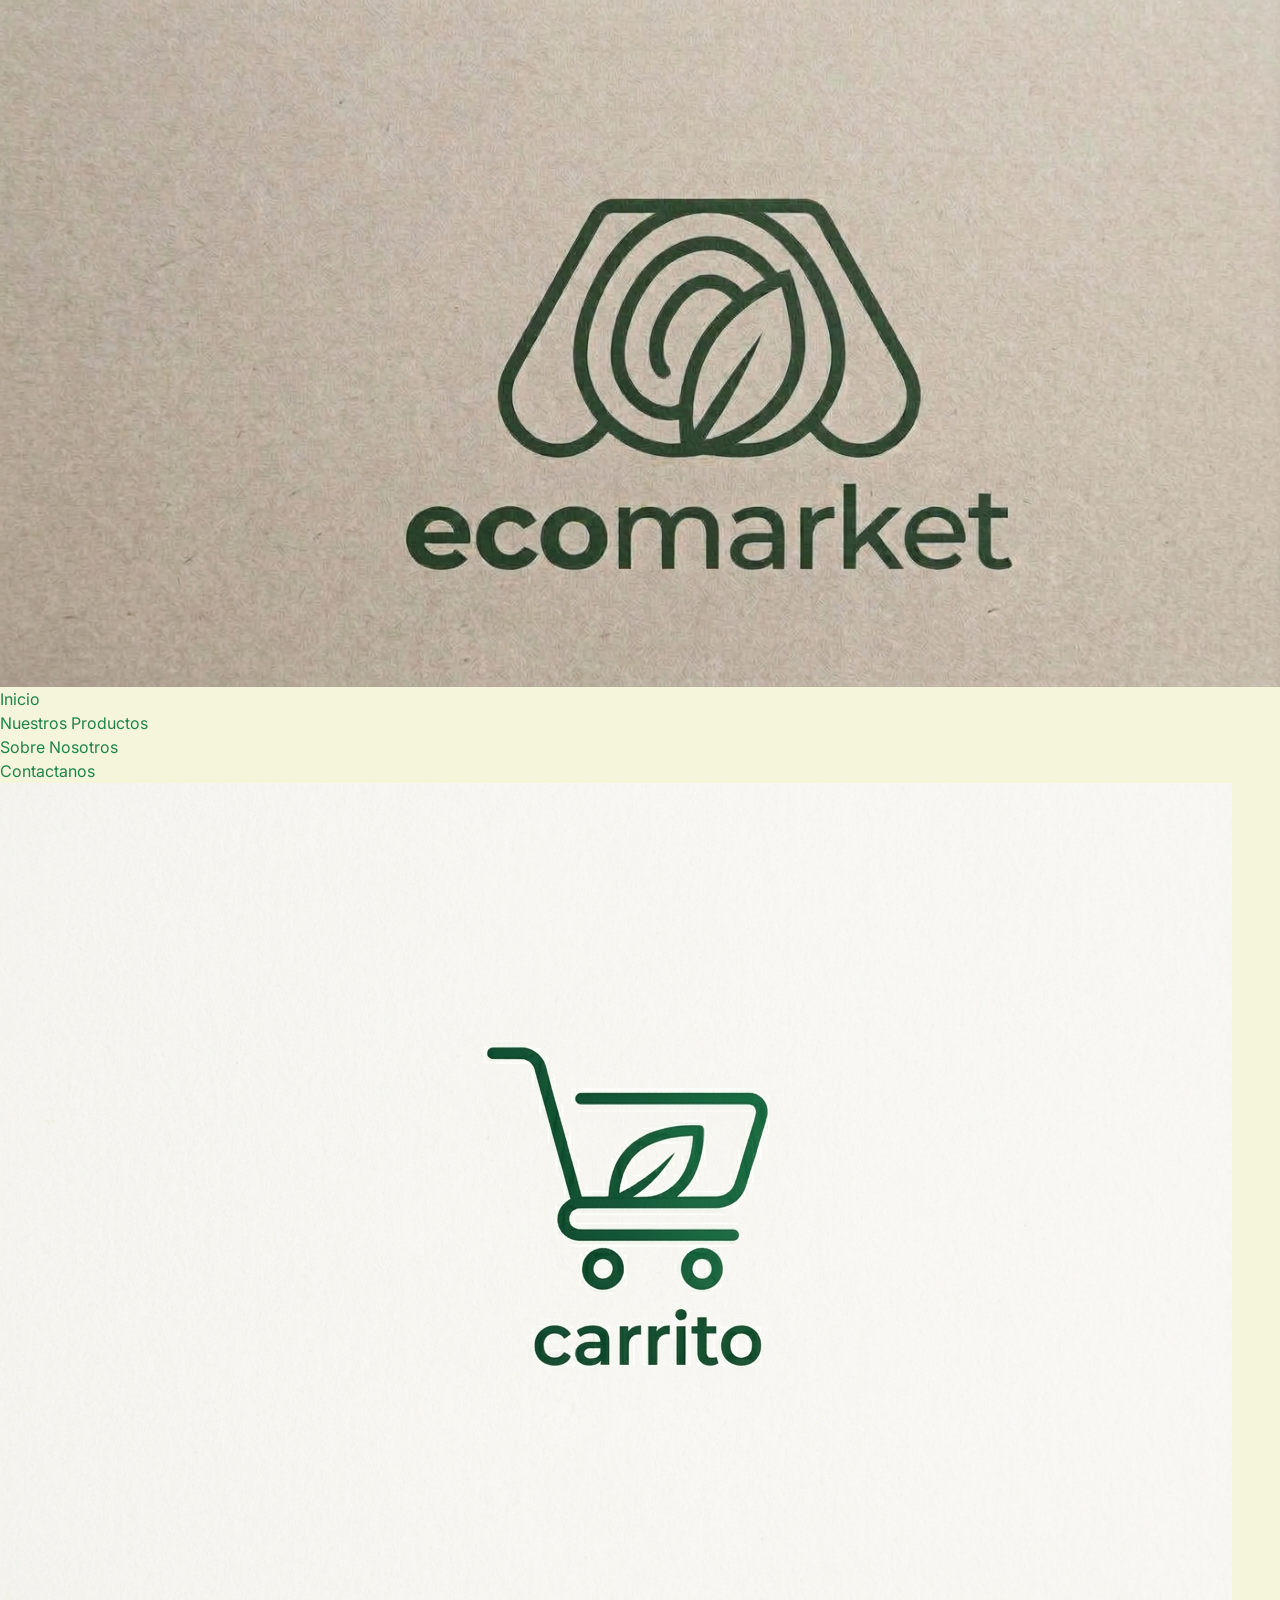
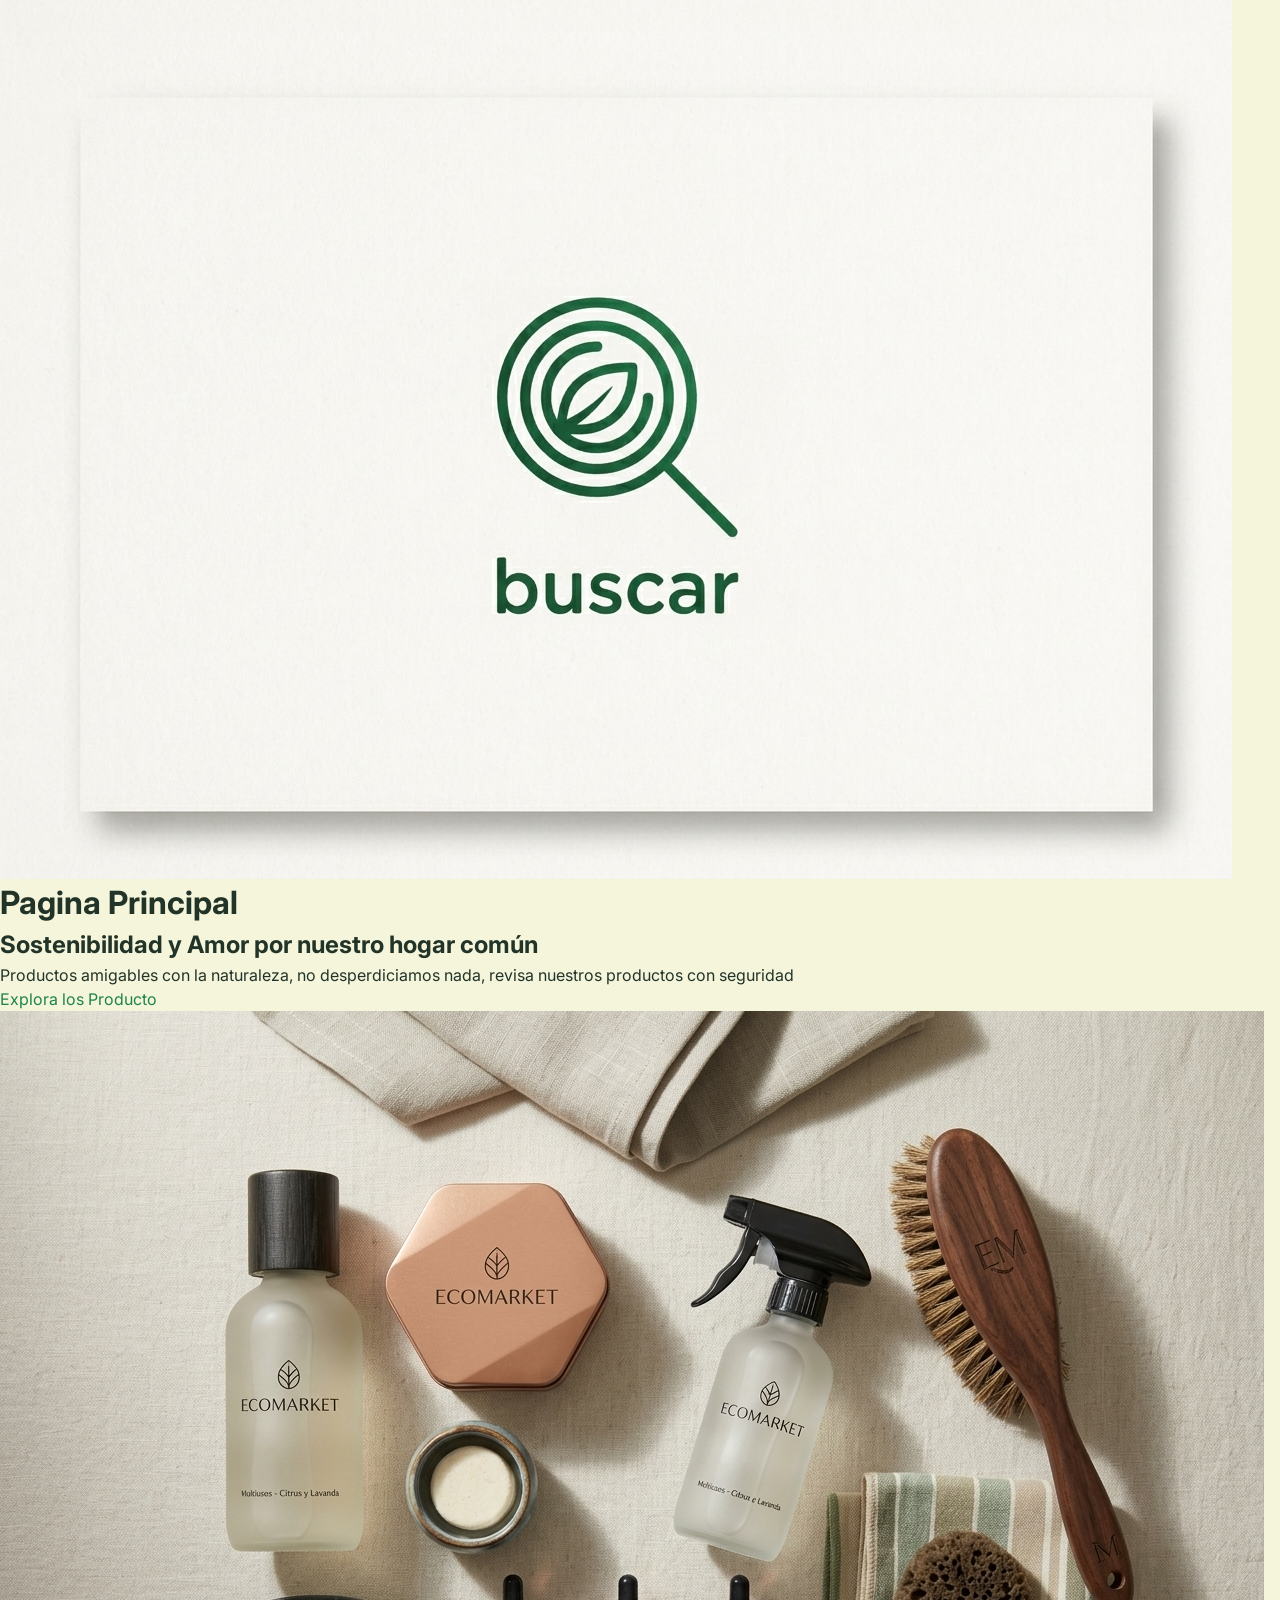
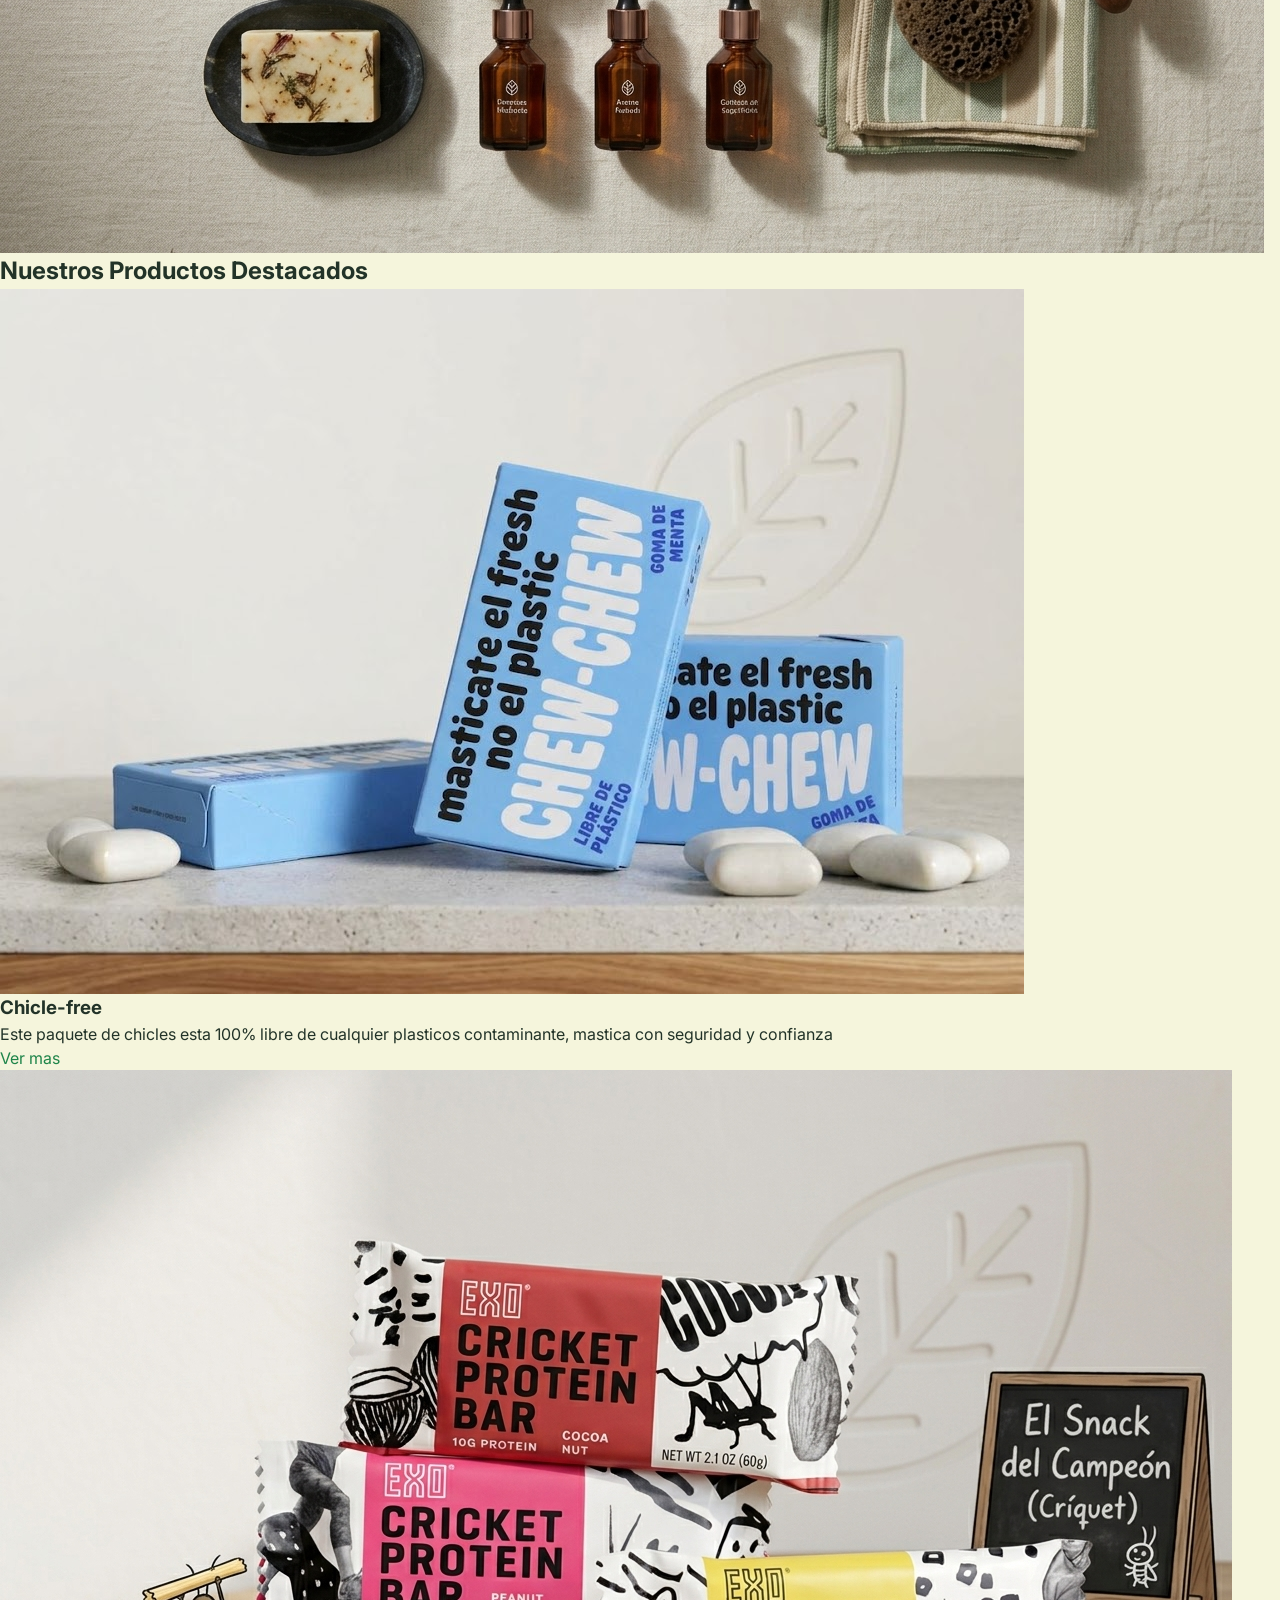
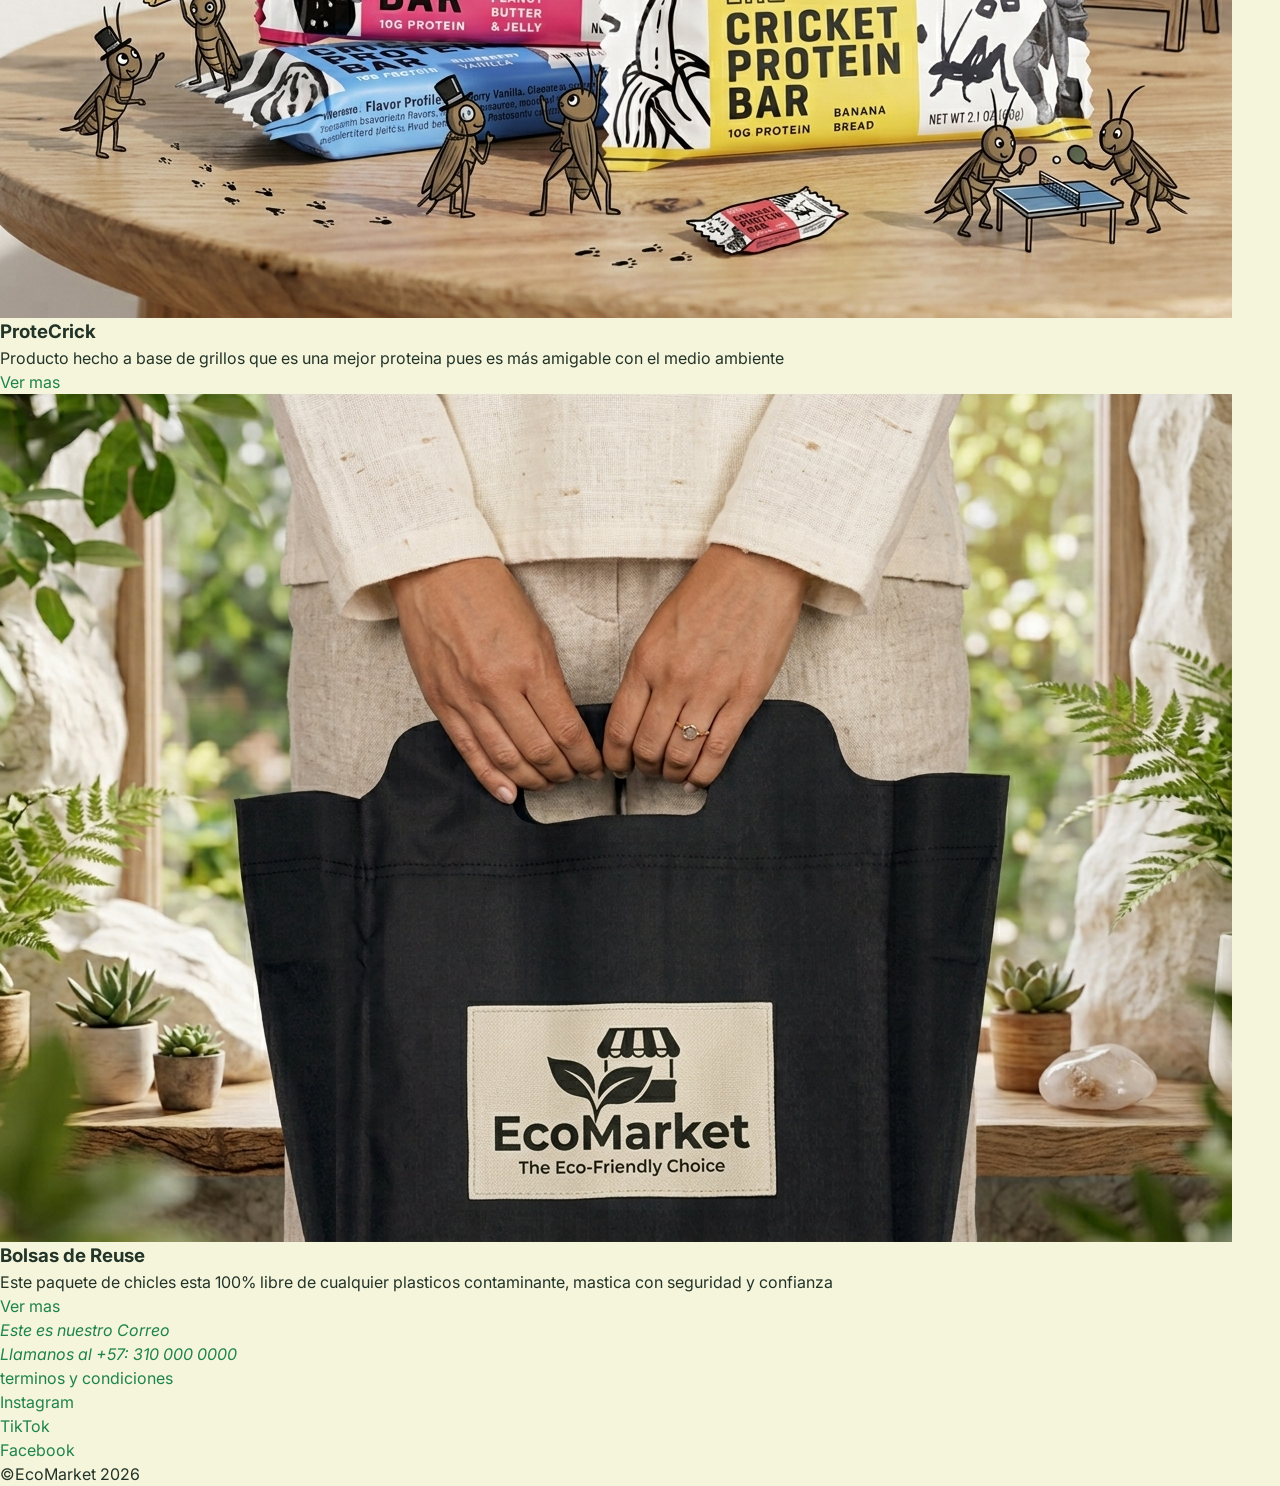
==== index.html @ cdc24a4e "Merge pull request #3 from johynerM/feature/base-estilos Feature/base estilos" ====
<!DOCTYPE html>
<html lang="es">
<head>
    <meta charset="UTF-8">
    <meta name="viewport" content="width=device-width, initial-scale=1.0">
    <link rel="stylesheet" href="css/main.css">
    <link rel="stylesheet" href="css/layout.css">
    <link rel="stylesheet" href="css/components.css">
    <link rel="stylesheet" href="css/animations.css">
    <title> EcoMarket </title>
</head>
<body>
    <header class="encabezado">
        <a class="encabezado__enlace-logo" href="index.html">
            <img class="encabezado__logo" src="img/logos/logo.jfif" alt="logo">
        </a>
        <nav class="menu">
            <ul class="menu__lista">
                <li><a class="menu__enlace menu__enlace--activo" href="index.html"> Inicio </a></li>
                <li><a class="menu__enlace" href="views/productos.html"> Nuestros Productos </a> </li>
                <li><a class="menu__enlace" href="views/sobre-nosotros.html"> Sobre Nosotros </a> </li>
                <li><a class="menu__enlace" href="views/contacto.html"> Contactanos </a> </li>
            </ul>
        </nav>
        <a class="encabezado__carrito" href="PONER LA PAGINA DEL CARRITO">
            <img class="encabezado__carrito-logo" src="img/logos/carrito_logo.jpeg" alt="logo carrito" >
        </a>
        <a class="encabezado__buscar" href="PONER LA PAGINA DEL BUSCAR">
            <img class="encabezado__buscar-logo" src="img/logos/buscar_logo.jpeg" alt="logo buscar">
        </a>
    </header>
    <main class="principal">
        <h1 class="principal_titulo"> Pagina Principal </h1>
        <section class="tarjeta__principal">
            <div class="tarjeta-grid">
                <h2 class="tarjeta-grid__titulo"> Sostenibilidad y Amor por nuestro hogar común</h2>
                <p class="tarjeta-grid__texto"> Productos amigables con la naturaleza, no desperdiciamos nada, revisa nuestros productos con seguridad  </p>
                <a class="tarjeta-grid__boton" href="views/productos.html"> Explora los Producto </a>
                <img class="tarjeta-grid__imagen" src="img/productos/productos-principal.jpeg" alt="imagen prioncipal de productos">
            </div>
            <section class="destacados">
                <h2 class="destacados__titulo"> Nuestros Productos Destacados </h2>
                <div class="destacados__lista">
                    <article class="producto">
                        <img class="producto__imagen" alt="imagen de producto destacado" src="img/productos/chicle.jpeg">
                        <h3 class="producto__titulo"> Chicle-free </h3>
                        <p class="producto__descripcion"> Este paquete de chicles esta 100% libre de cualquier plasticos contaminante, mastica con seguridad y confianza </p>
                        <a class="producto__boton" href="views/productos.html" aria-label="Ver mas sobre chicle-free"> Ver mas </a>
                    </article>
                    <article class="producto">
                        <img class="producto__imagen" alt="imagen de producto destacado" src="img/productos/proteina-grillos.jpeg">
                        <h3 class="producto__titulo"> ProteCrick </h3>
                        <p class="producto__descripcion"> Producto hecho a base de grillos que es una mejor proteina pues es más amigable con el medio ambiente </p>
                        <a class="producto__boton" href="views/productos.html" aria-label="Ver mas sobre ProteCrick"> Ver mas </a>

                    </article>
                    <article class="producto">
                        <img class="producto__imagen" alt="imagen de producto destacado" src="img/productos/bolsa.jpeg">
                        <h3 class="producto__titulo"> Bolsas de Reuse  </h3>
                        <p class="producto__descripcion"> Este paquete de chicles esta 100% libre de cualquier plasticos contaminante, mastica con seguridad y confianza </p>
                        <a class="producto__boton" href="views/productos.html" aria-label="Ver mas sobre Bolsas Reuse"> Ver mas </a>
                    </article>
                </div>
            </section>
    </main>
    <footer class="pie">
        <address> <p><a href="mailto:ecomarket@market.com">Este es nuestro Correo </a> </p>
        <p><a href="tel:+573100000000"> Llamanos al +57: 310 000 0000</a></p>
        </address>
        <nav class="legal">
            <a class="legal__terminos" href="#"> terminos y condiciones  </a> 
        </nav>
        <nav class="redes">
            <ul class="redes_lista">
                <li class="redes__instagram"><a  href="#" target="_blank" rel="noopener noreferrer"> Instagram </a> </li>
                <li class="redes__tiktok"><a  href="#" target="_blank" rel="noopener noreferrer"> TikTok </a> </li>
                <li class="redes__facebook"><a href="#" target="_blank" rel="noopener noreferrer"> Facebook </a> </li>
            </ul>
        </nav>
        <p class="pie__derechos"> ©EcoMarket 2026</p>

    </footer>
</body>
</html>
---- css/main.css ----
@import url('https://fonts.googleapis.com/css2?family=Montserrat:wght@400;700&display=swap');
@import url('https://fonts.googleapis.com/css2?family=Inter:ital,opsz,wght@0,14..32,100..900;1,14..32,100..900&family=Montserrat+Alternates:ital,wght@0,100;0,200;0,300;0,400;0,500;0,600;0,700;0,800;0,900;1,100;1,200;1,300;1,400;1,500;1,600;1,700;1,800;1,900&display=swap');
@import url('https://fonts.googleapis.com/css2?family=Inter:ital,opsz,wght@0,14..32,100..900;1,14..32,100..900&family=Montserrat+Alternates:ital,wght@0,100;0,200;0,300;0,400;0,500;0,600;0,700;0,800;0,900;1,100;1,200;1,300;1,400;1,500;1,600;1,700;1,800;1,900&family=Outfit:wght@100..900&display=swap');

:root{
    /* Colores */
    --color-fondo:#f5f5dc;
    --color-titulos:#223328;
    --color-subtitulos:#4d5a4d;
    --color-resalto-verde:#2ecc71;
    --color-error:#b3261e;
    --boton-oscuro:#1e8449;
    --color-verde-mid:#27ae60;
    /* fuentes */
    --fuente-titulos: "Montserrat",sans-serif;
    --fuente-texto:"Inter", sans-serif;
    --fuente-alternativa:"Outfit", sans-serif;

}
*,
*::before,
*::after{
    margin: 0;
    padding: 0;
    box-sizing: border-box;
}
img{
    max-width: 100%;
    height: auto;
    display: flex;
}
ul{
    list-style:none;
}
a{
    color: var(--boton-oscuro);
    text-decoration: none;
}
button,
input,
textarea{
    font:inherit;
}
body{
    background-color: var(--color-fondo) ;
    color: var(--color-titulos);
    font-family: var(--fuente-texto);
    line-height: 1.5;
}
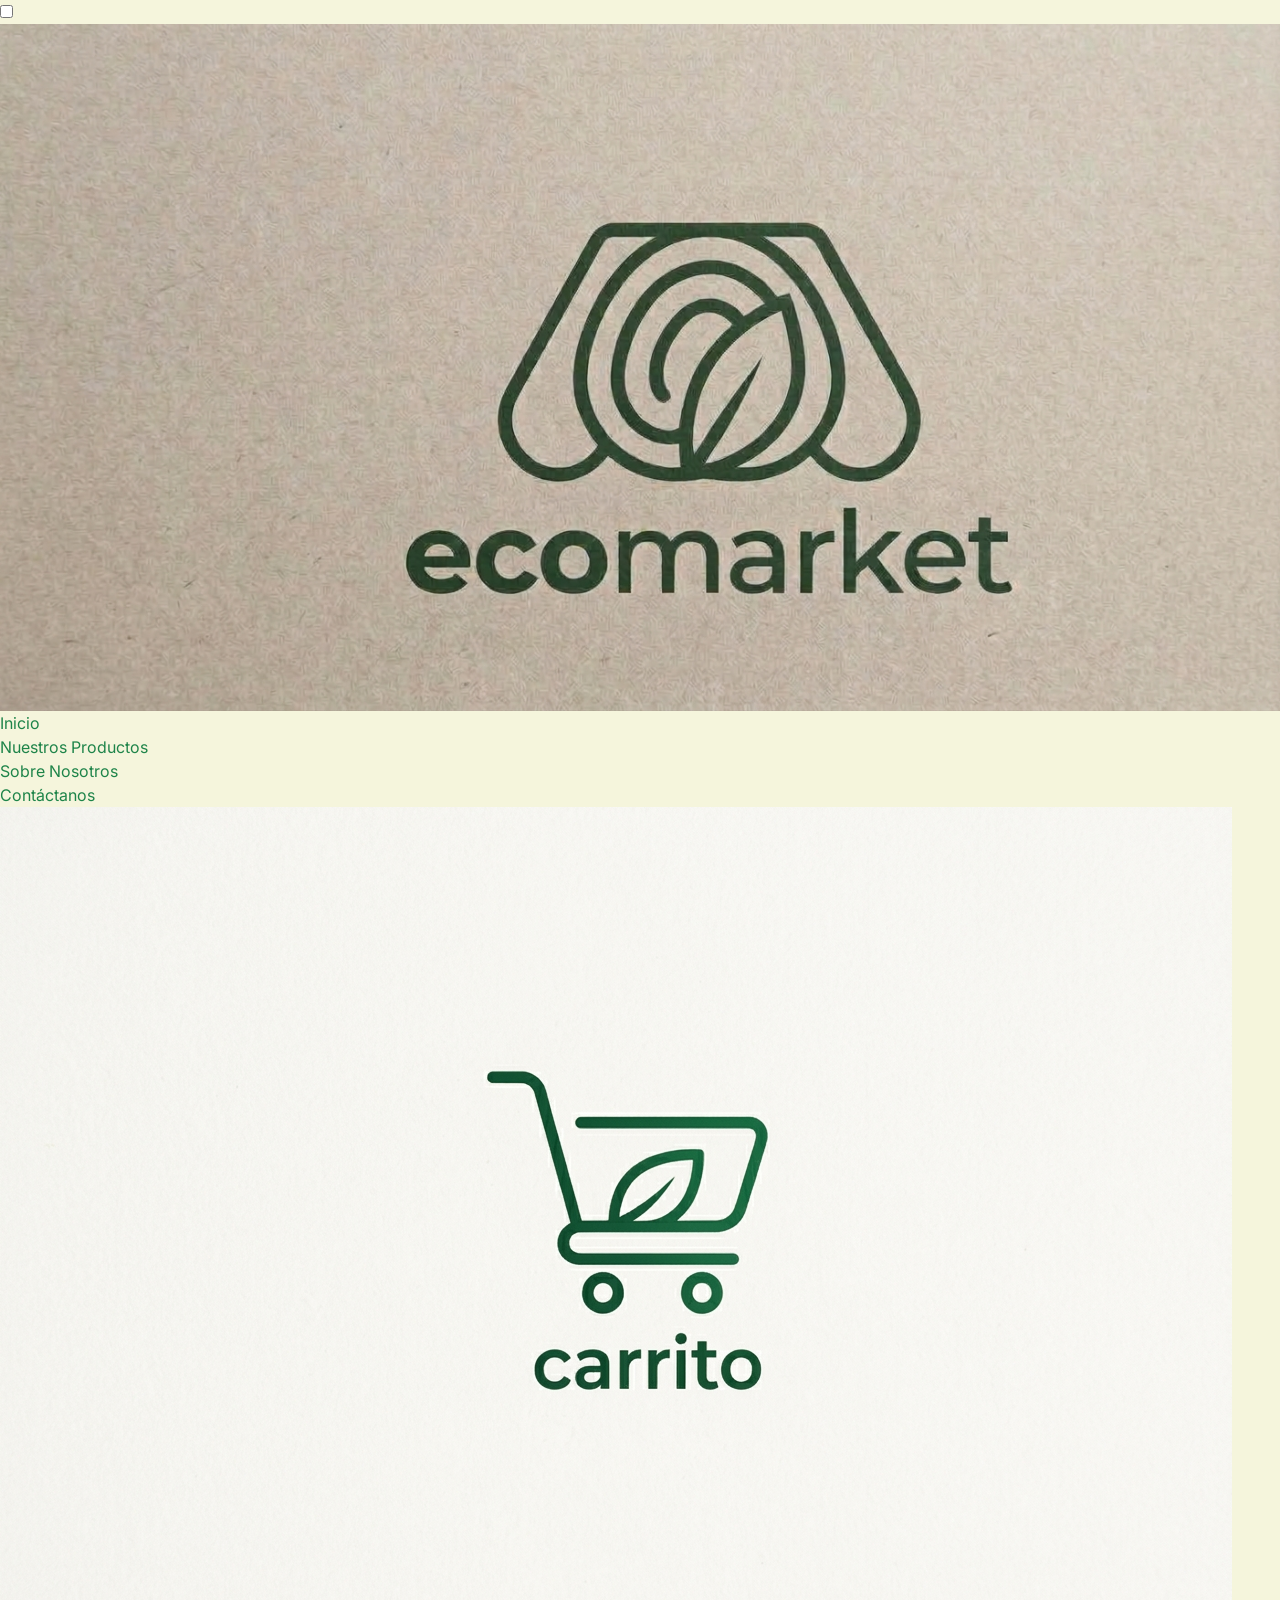
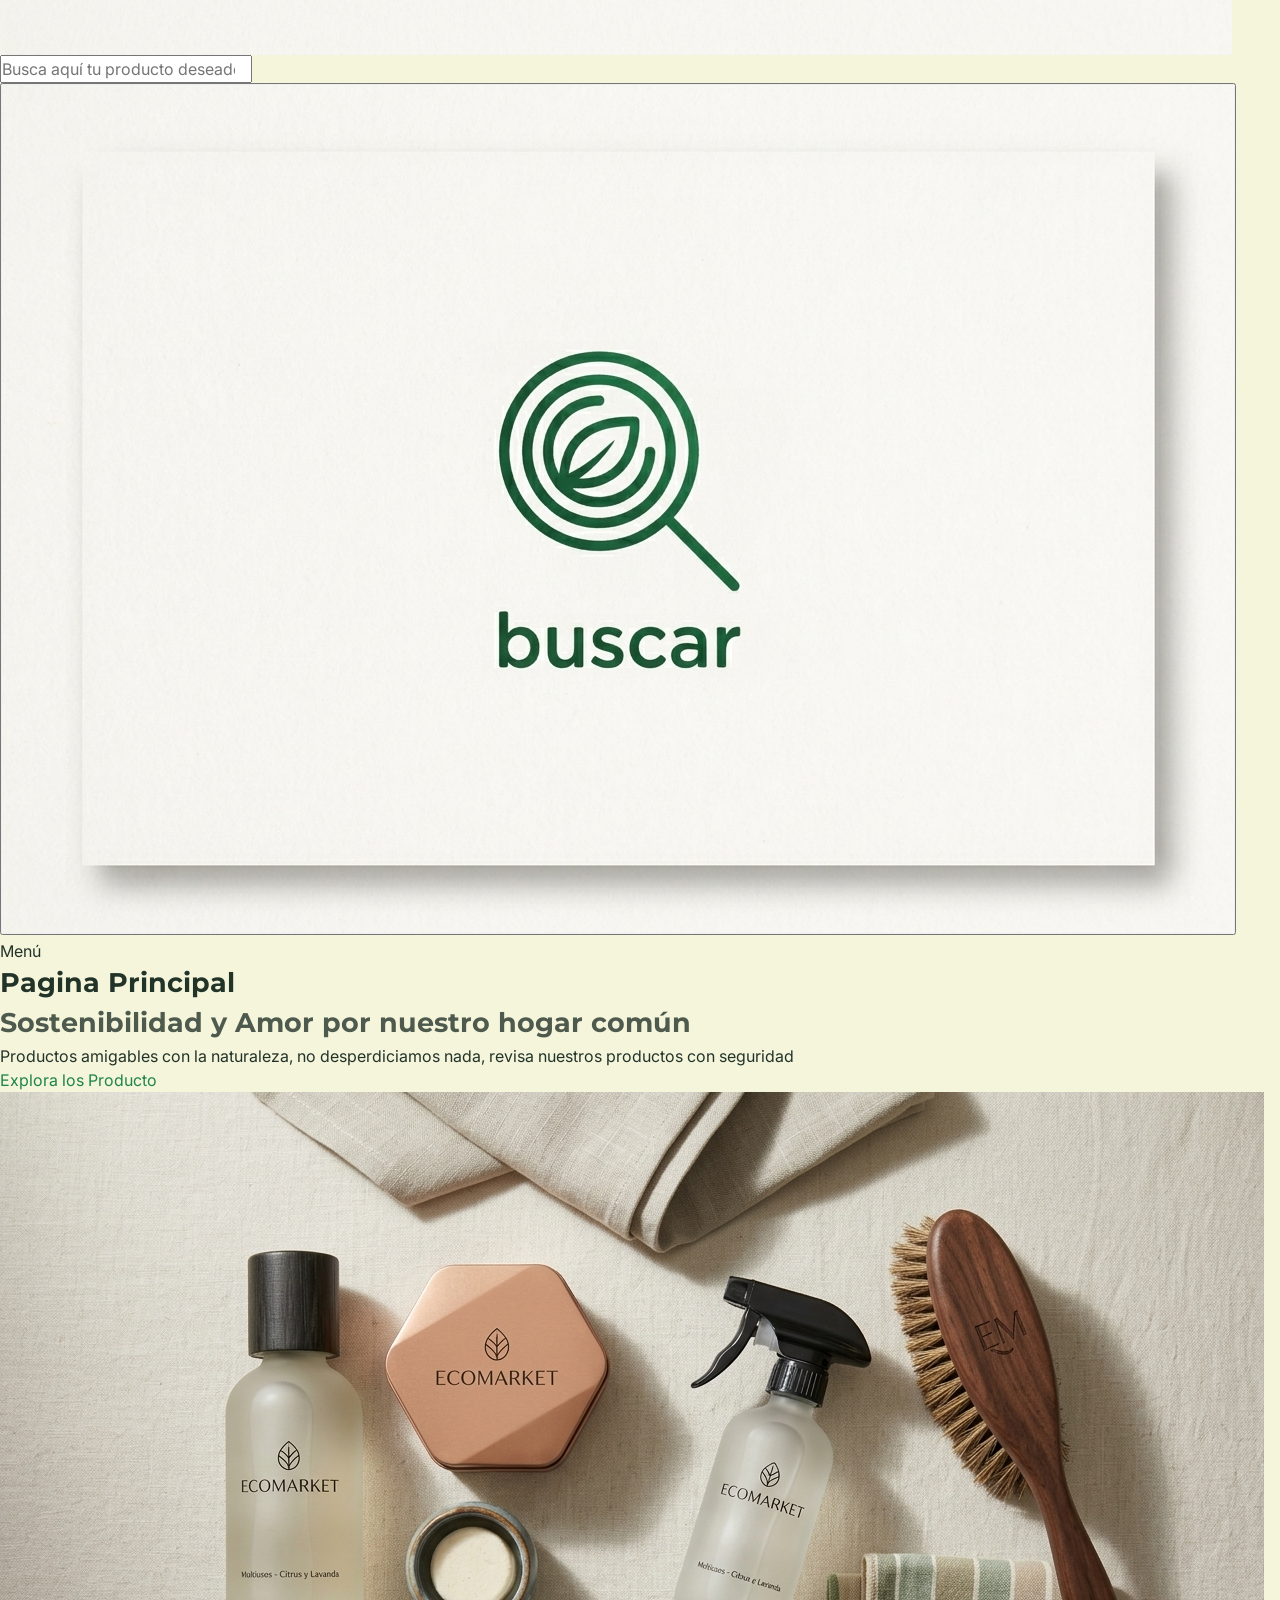
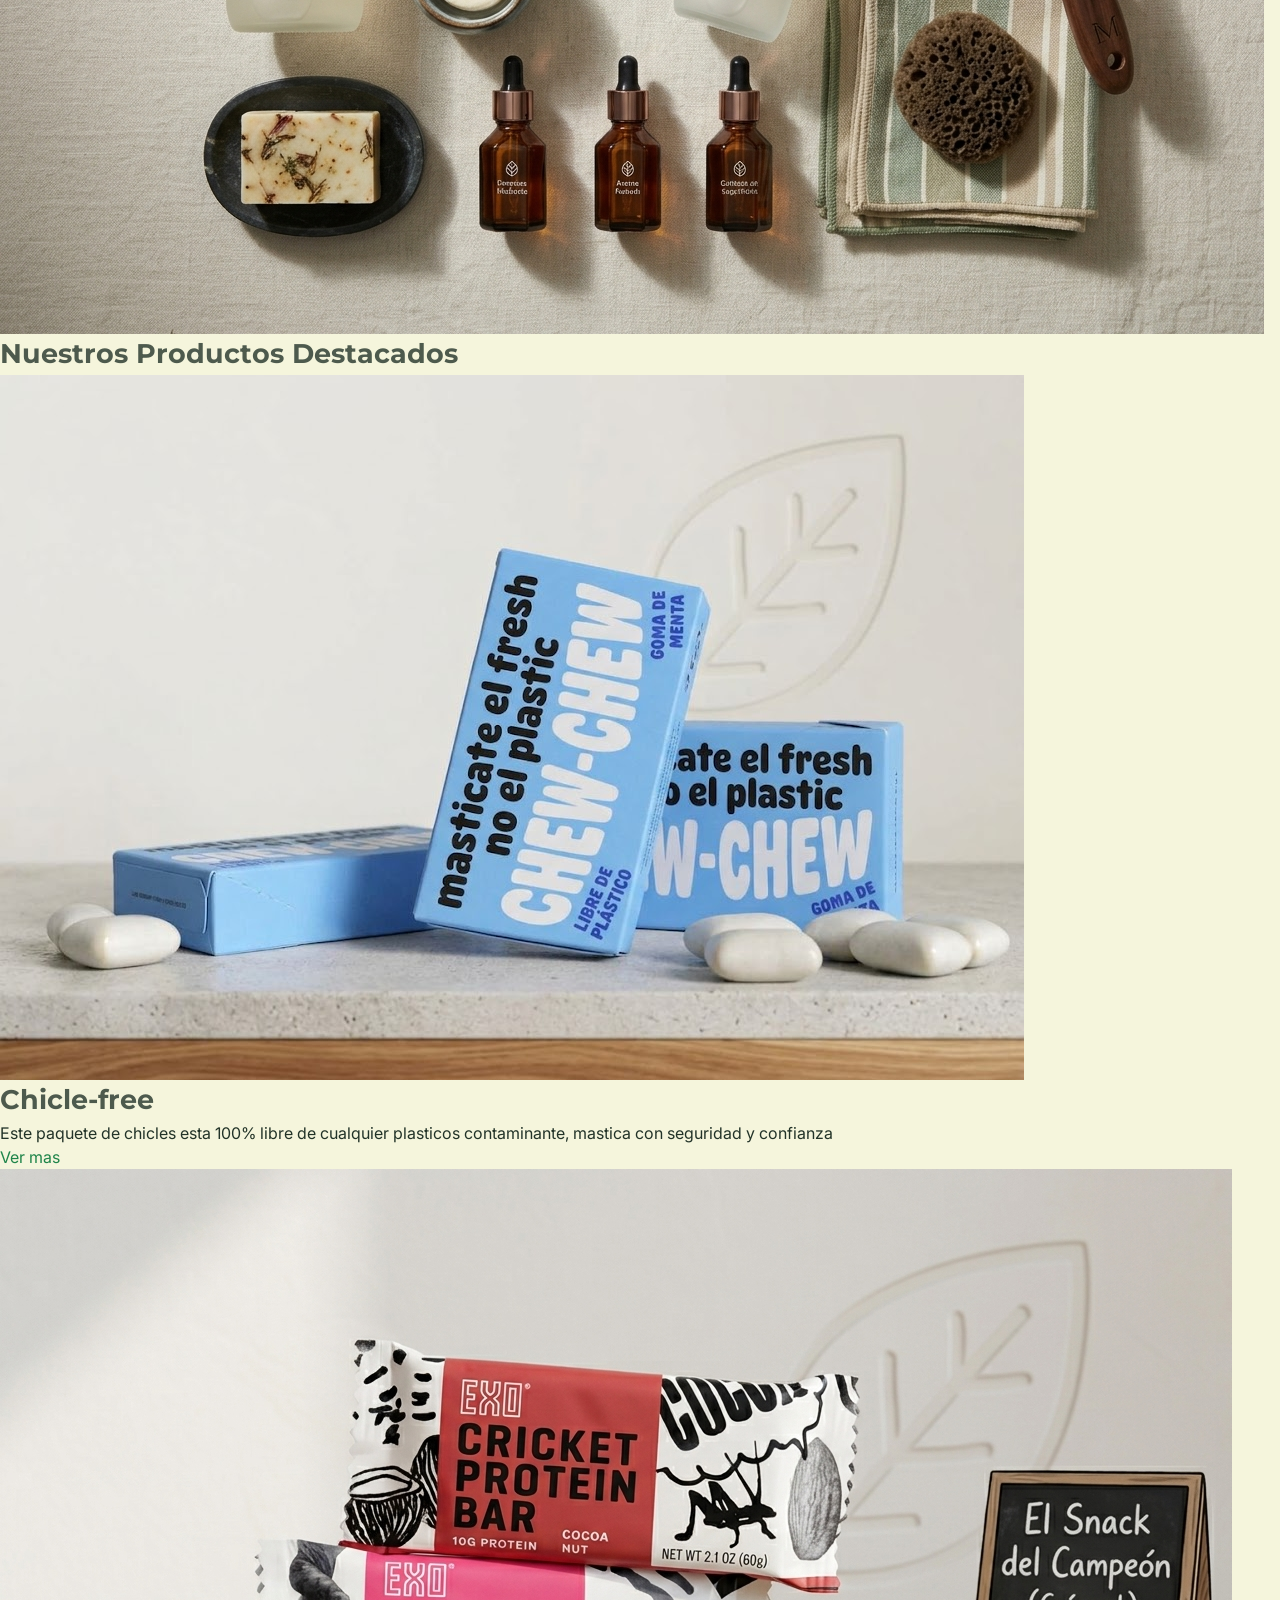
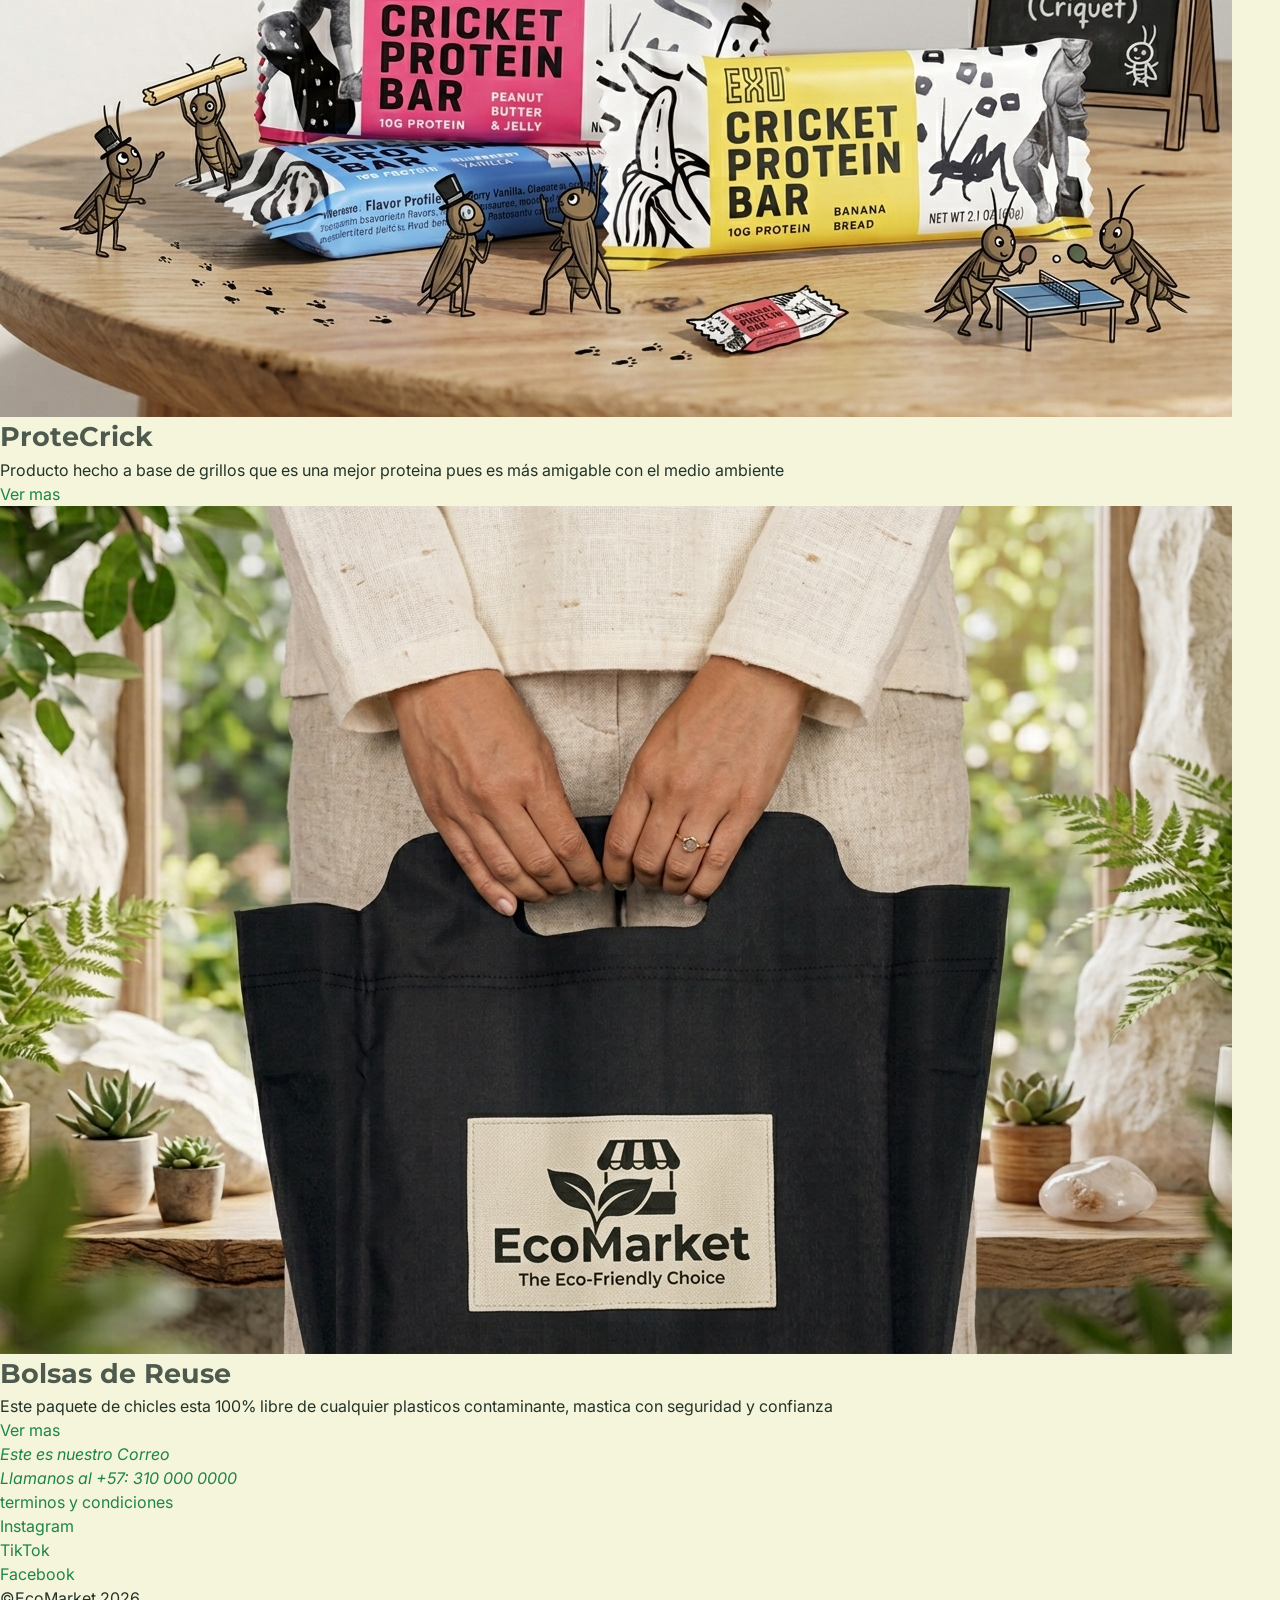
==== commit 75501c22: "feat: :pencil2: Correccion de tipografias Se corrigieron errrores tipograficos en el codigo" ====
--- a/index.html
+++ b/index.html
@@ -11,23 +11,31 @@
 </head>
 <body>
     <header class="encabezado">
+        <input class="encabezado__abierto" type="checkbox" id="abre-cierra">
         <a class="encabezado__enlace-logo" href="index.html">
-            <img class="encabezado__logo" src="img/logos/logo.jfif" alt="logo">
+            <img class="encabezado__logo" src="img/logos/logo.jfif" alt="EcoMarket, ir al inicio">
         </a>
-        <nav class="menu">
+        <nav class="menu" aria-label="Menú principal">
             <ul class="menu__lista">
-                <li><a class="menu__enlace menu__enlace--activo" href="index.html"> Inicio </a></li>
-                <li><a class="menu__enlace" href="views/productos.html"> Nuestros Productos </a> </li>
-                <li><a class="menu__enlace" href="views/sobre-nosotros.html"> Sobre Nosotros </a> </li>
-                <li><a class="menu__enlace" href="views/contacto.html"> Contactanos </a> </li>
+                <li><a class="menu__enlace menu__enlace--activo" href="index.html">Inicio</a></li>
+                <li><a class="menu__enlace" href="views/productos.html">Nuestros Productos</a></li>
+                <li><a class="menu__enlace" href="views/sobre-nosotros.html">Sobre Nosotros</a></li>
+                <li><a class="menu__enlace" href="views/contacto.html">Contáctanos</a></li>
             </ul>
         </nav>
-        <a class="encabezado__carrito" href="PONER LA PAGINA DEL CARRITO">
-            <img class="encabezado__carrito-logo" src="img/logos/carrito_logo.jpeg" alt="logo carrito" >
-        </a>
-        <a class="encabezado__buscar" href="PONER LA PAGINA DEL BUSCAR">
-            <img class="encabezado__buscar-logo" src="img/logos/buscar_logo.jpeg" alt="logo buscar">
-        </a>
+        <div class="encabezado__accesos">
+            <a class="encabezado__carrito" href="views/carrito.html">
+                <img class="encabezado__carrito-logo" src="img/logos/carrito_logo.jpeg" alt="Ir al carrito de compras">
+            </a>
+            <div class="encabezado__buscar" role="search">
+                <input class="buscar__texto" type="search" placeholder="Busca aquí tu producto deseado" aria-label="Buscar productos">
+                <button class="buscar__boton" type="button">
+                    <img src="img/logos/buscar_logo.jpeg" alt="Buscar">
+                </button>
+            </div>
+            <label class="boton__menu" for="abre-cierra">Menú</label>
+        </div>
+    </header>
     </header>
     <main class="principal">
         <h1 class="principal_titulo"> Pagina Principal </h1>
@@ -72,9 +80,9 @@
         </nav>
         <nav class="redes">
             <ul class="redes_lista">
-                <li class="redes__instagram"><a  href="#" target="_blank" rel="noopener noreferrer"> Instagram </a> </li>
-                <li class="redes__tiktok"><a  href="#" target="_blank" rel="noopener noreferrer"> TikTok </a> </li>
-                <li class="redes__facebook"><a href="#" target="_blank" rel="noopener noreferrer"> Facebook </a> </li>
+                <li class="redes__instagram"><a  href="https://www.instagram.com/?hl=es" target="_blank" rel="noopener noreferrer"> Instagram </a> </li>
+                <li class="redes__tiktok"><a  href="https://www.tiktok.com/es/" target="_blank" rel="noopener noreferrer"> TikTok </a> </li>
+                <li class="redes__facebook"><a href="https://www.facebook.com/login/?next=https%3A%2F%2Fwww.facebook.com%2F%3Flocale%3Des_LA" target="_blank" rel="noopener noreferrer"> Facebook </a> </li>
             </ul>
         </nav>
         <p class="pie__derechos"> ©EcoMarket 2026</p>
--- a/css/main.css
+++ b/css/main.css
@@ -27,7 +27,7 @@
 img{
     max-width: 100%;
     height: auto;
-    display: flex;
+    display:block;
 }
 ul{
     list-style:none;
@@ -47,3 +47,13 @@
     font-family: var(--fuente-texto);
     line-height: 1.5;
 }
+h1{
+    font-family: var(--fuente-titulos);
+    color: var(--color-titulos);
+    font-size: clamp(1.2rem,1.7rem,2rem);
+}
+h2, h3{
+    font-family: var(--fuente-titulos);
+    color: var(--color-subtitulos);
+    font-size: clamp(1.2rem,1.7rem,2rem);
+}
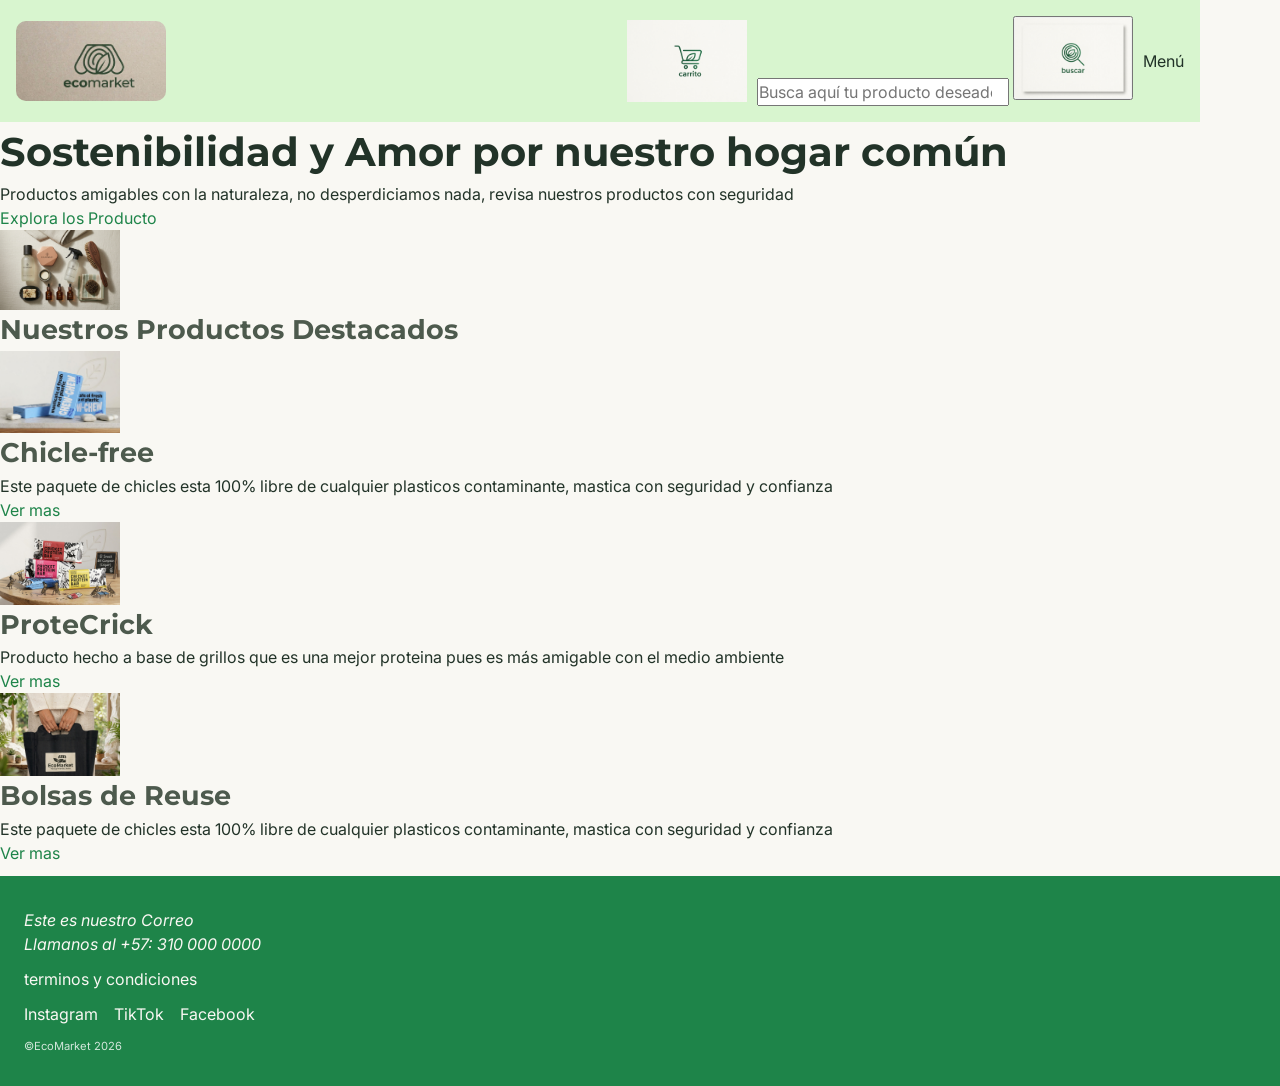
==== commit 65fcdc13: "feat: :lipstick: Estilo base se agregaron detalles de estilos para la base header y footer" ====
--- a/index.html
+++ b/index.html
@@ -36,12 +36,10 @@
             <label class="boton__menu" for="abre-cierra">Menú</label>
         </div>
     </header>
-    </header>
     <main class="principal">
-        <h1 class="principal_titulo"> Pagina Principal </h1>
         <section class="tarjeta__principal">
             <div class="tarjeta-grid">
-                <h2 class="tarjeta-grid__titulo"> Sostenibilidad y Amor por nuestro hogar común</h2>
+                <h1 class="tarjeta-grid__titulo"> Sostenibilidad y Amor por nuestro hogar común</h1>
                 <p class="tarjeta-grid__texto"> Productos amigables con la naturaleza, no desperdiciamos nada, revisa nuestros productos con seguridad  </p>
                 <a class="tarjeta-grid__boton" href="views/productos.html"> Explora los Producto </a>
                 <img class="tarjeta-grid__imagen" src="img/productos/productos-principal.jpeg" alt="imagen prioncipal de productos">
@@ -51,25 +49,26 @@
                 <div class="destacados__lista">
                     <article class="producto">
                         <img class="producto__imagen" alt="imagen de producto destacado" src="img/productos/chicle.jpeg">
-                        <h3 class="producto__titulo"> Chicle-free </h3>
+                        <h2 class="producto__titulo"> Chicle-free </h2>
                         <p class="producto__descripcion"> Este paquete de chicles esta 100% libre de cualquier plasticos contaminante, mastica con seguridad y confianza </p>
                         <a class="producto__boton" href="views/productos.html" aria-label="Ver mas sobre chicle-free"> Ver mas </a>
                     </article>
                     <article class="producto">
                         <img class="producto__imagen" alt="imagen de producto destacado" src="img/productos/proteina-grillos.jpeg">
-                        <h3 class="producto__titulo"> ProteCrick </h3>
+                        <h2 class="producto__titulo"> ProteCrick </h2>
                         <p class="producto__descripcion"> Producto hecho a base de grillos que es una mejor proteina pues es más amigable con el medio ambiente </p>
                         <a class="producto__boton" href="views/productos.html" aria-label="Ver mas sobre ProteCrick"> Ver mas </a>
 
                     </article>
                     <article class="producto">
                         <img class="producto__imagen" alt="imagen de producto destacado" src="img/productos/bolsa.jpeg">
-                        <h3 class="producto__titulo"> Bolsas de Reuse  </h3>
+                        <h2 class="producto__titulo"> Bolsas de Reuse  </h2>
                         <p class="producto__descripcion"> Este paquete de chicles esta 100% libre de cualquier plasticos contaminante, mastica con seguridad y confianza </p>
                         <a class="producto__boton" href="views/productos.html" aria-label="Ver mas sobre Bolsas Reuse"> Ver mas </a>
                     </article>
                 </div>
             </section>
+        </section>
     </main>
     <footer class="pie">
         <address> <p><a href="mailto:ecomarket@market.com">Este es nuestro Correo </a> </p>
@@ -79,7 +78,7 @@
             <a class="legal__terminos" href="#"> terminos y condiciones  </a> 
         </nav>
         <nav class="redes">
-            <ul class="redes_lista">
+            <ul class="redes__lista">
                 <li class="redes__instagram"><a  href="https://www.instagram.com/?hl=es" target="_blank" rel="noopener noreferrer"> Instagram </a> </li>
                 <li class="redes__tiktok"><a  href="https://www.tiktok.com/es/" target="_blank" rel="noopener noreferrer"> TikTok </a> </li>
                 <li class="redes__facebook"><a href="https://www.facebook.com/login/?next=https%3A%2F%2Fwww.facebook.com%2F%3Flocale%3Des_LA" target="_blank" rel="noopener noreferrer"> Facebook </a> </li>
--- a/css/main.css
+++ b/css/main.css
@@ -4,18 +4,21 @@
 
 :root{
     /* Colores */
-    --color-fondo:#f5f5dc;
+    --color-fondo:#F9F8F3;
     --color-titulos:#223328;
     --color-subtitulos:#4d5a4d;
     --color-resalto-verde:#2ecc71;
     --color-error:#b3261e;
     --boton-oscuro:#1e8449;
     --color-verde-mid:#27ae60;
+    --fondo-encabezado:#d8f5cf;
+    --sombras-tarjetas: 0 2px 8px rgba(21, 19, 19, 0.2);
+
     /* fuentes */
     --fuente-titulos: "Montserrat",sans-serif;
     --fuente-texto:"Inter", sans-serif;
     --fuente-alternativa:"Outfit", sans-serif;
-
+    --radio-bordes:15px;
 }
 *,
 *::before,
@@ -50,10 +53,10 @@
 h1{
     font-family: var(--fuente-titulos);
     color: var(--color-titulos);
-    font-size: clamp(1.2rem,1.7rem,2rem);
+    font-size: clamp(1.6rem, 1rem + 2.5vw, 2.5rem);
 }
 h2, h3{
     font-family: var(--fuente-titulos);
     color: var(--color-subtitulos);
-    font-size: clamp(1.2rem,1.7rem,2rem);
+    font-size: clamp(1.2rem, 1rem + 1vw, 1.7rem);
 }
--- a/css/layout.css
+++ b/css/layout.css
@@ -0,0 +1,93 @@
+/* Estilizado del encabezado */
+.encabezado{
+    display: flex;
+    flex-wrap: wrap;
+    justify-content: space-between;
+    align-items: center;
+    position: relative;
+    padding: 1rem;
+    background-color: var(--fondo-encabezado);
+    gap: 0.7rem;
+    width: 100%;
+    max-width: 1200px;
+}
+.encabezado__enlace-logo{
+    display: block;
+}
+.encabezado__abierto{
+    opacity: 0;
+    position: absolute;
+    pointer-events: none ;
+}
+.encabezado__logo{
+    width: 150px;
+    height: auto;
+    border-radius: 10px;
+}
+.encabezado__accesos{
+    display:flex;
+    align-items: center;
+    gap: 10px;
+}
+
+/* El menu del encabezado para pasar entre paginas se puede abrir y cerrar */
+
+.encabezado__abierto:checked ~ .menu{
+    display: block;
+}
+.menu{
+    order: 3;
+    width: 100%;
+    display: none;
+}
+.menu__lista{
+    display: grid;
+    gap: 0.7rem;
+}
+.menu__enlace{
+    display: block;
+    padding: 1rem 1.5rem;
+    color: var(--color-titulos);
+    font-weight: bold;
+    border-radius: 15px;
+    background-color: #92e2b3;
+}
+.boton__menu:hover{
+    color: #D4A373;
+}
+.menu__enlace--activo{
+    background-color: var(--boton-oscuro);
+    color: #fff;
+}
+/* Boton de busqueda y carrito */
+.buscar__boton, 
+.encabezado__carrito-logo, img{
+    width: 120px;
+}
+
+.pie{
+    display: grid;
+    gap: 0.7rem;
+    margin-top: 0.7rem;
+    background-color: var(--boton-oscuro);
+    color: white;
+    padding: 2rem 1.5rem;
+}
+.pie a{
+    color: var(--color-fondo);
+}
+.pie a:hover{
+    color: var(--color-resalto-verde);
+}
+.pie address{
+    font-size: normal;
+}
+.pie__derechos{
+    font-size: 0.7rem;
+    opacity: 0.8;
+}
+.redes__lista{
+    display: flex;
+    flex-wrap: wrap;
+    gap: 0.5rem 1rem;
+}
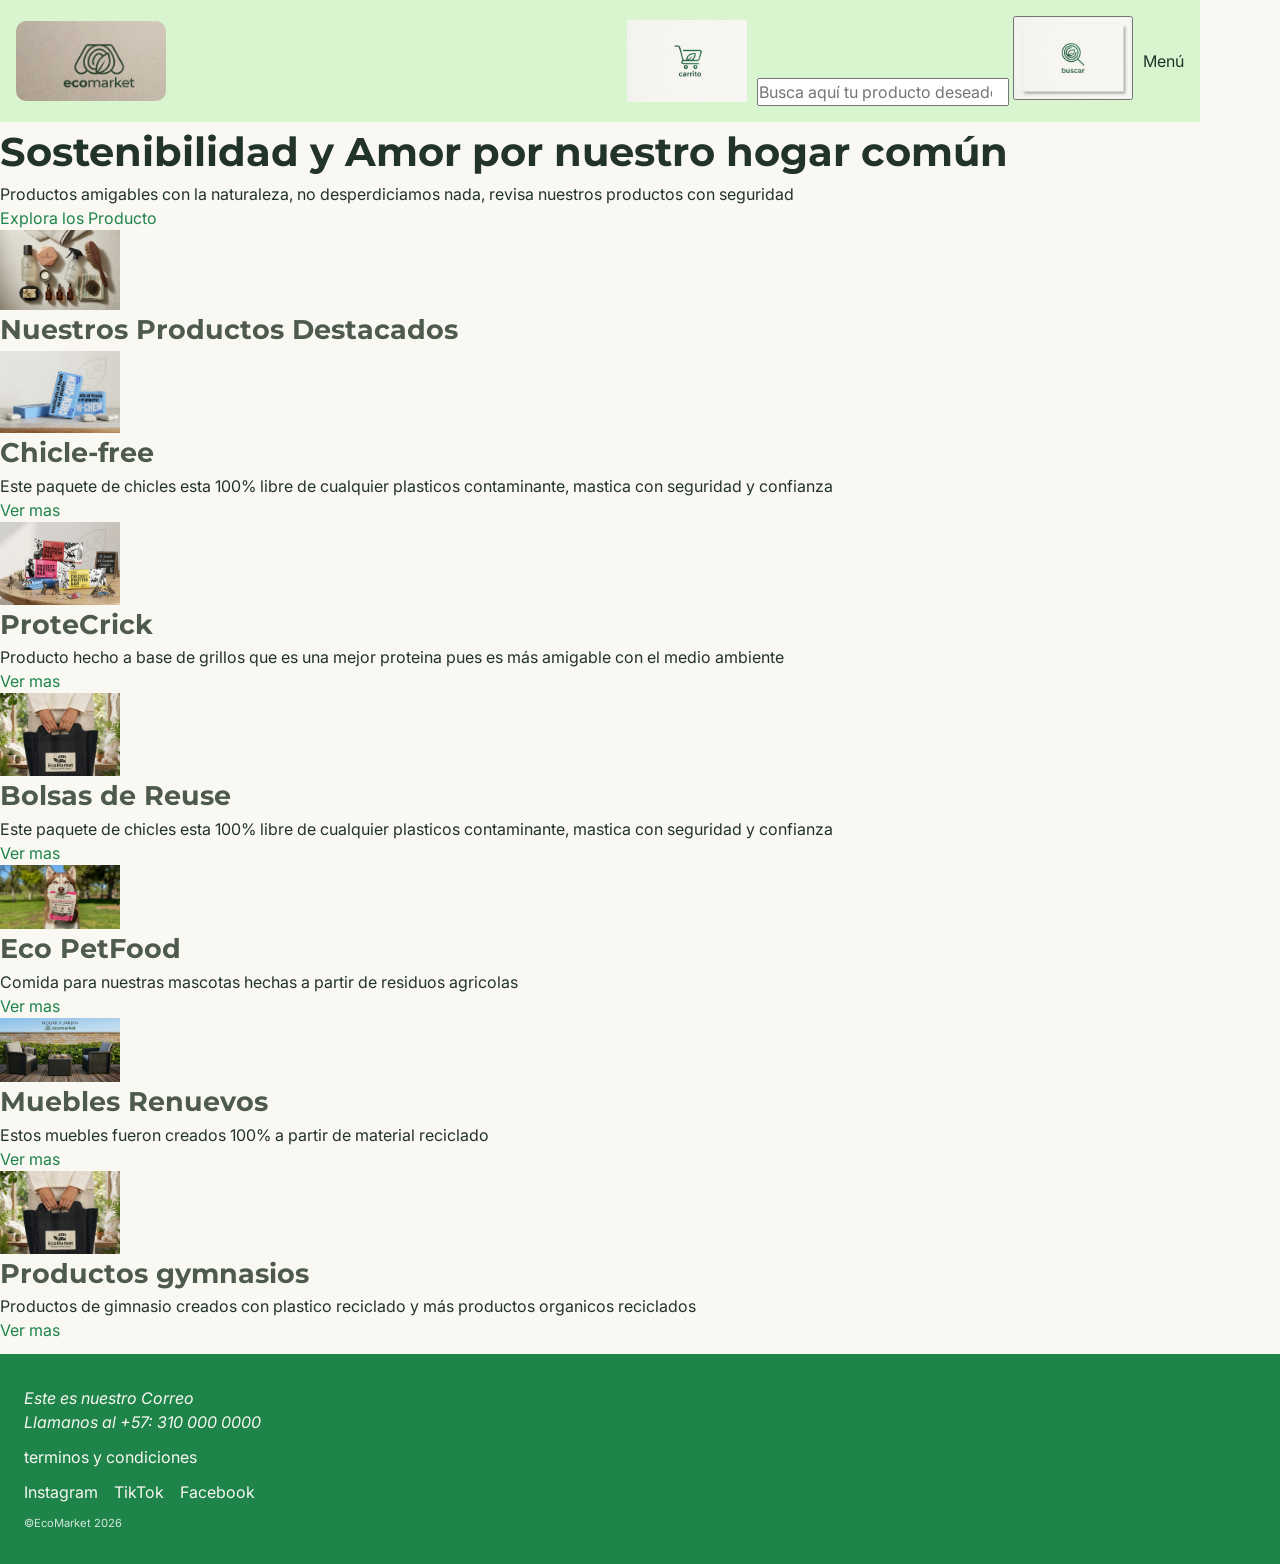
==== commit e9469997: "feat: :rocket: productos destacados Se crearon los productos destacados faltantes en el html" ====
--- a/index.html
+++ b/index.html
@@ -66,6 +66,24 @@
                         <p class="producto__descripcion"> Este paquete de chicles esta 100% libre de cualquier plasticos contaminante, mastica con seguridad y confianza </p>
                         <a class="producto__boton" href="views/productos.html" aria-label="Ver mas sobre Bolsas Reuse"> Ver mas </a>
                     </article>
+                    <article class="producto">
+                        <img class="producto__imagen" alt="imagen de producto destacado" src="img/productos/food-perros.jfif">
+                        <h2 class="producto__titulo"> Eco PetFood  </h2>
+                        <p class="producto__descripcion"> Comida para nuestras mascotas hechas a partir de residuos agricolas </p>
+                        <a class="producto__boton" href="views/productos.html" aria-label="Ver mas sobre  Eco PetFood"> Ver mas </a>
+                    </article>
+                    <article class="producto">
+                        <img class="producto__imagen" alt="imagen de producto destacado" src="img/productos/muebles.jfif">
+                        <h2 class="producto__titulo"> Muebles Renuevos  </h2>
+                        <p class="producto__descripcion"> Estos muebles fueron creados 100% a partir de material reciclado </p>
+                        <a class="producto__boton" href="views/productos.html" aria-label="Ver mas sobre muebles Renuevos"> Ver mas </a>
+                    </article>
+                    <article class="producto">
+                        <img class="producto__imagen" alt="imagen de producto destacado" src="img/productos/bolsa.jpeg">
+                        <h2 class="producto__titulo"> Productos gymnasios  </h2>
+                        <p class="producto__descripcion"> Productos de gimnasio creados con plastico reciclado y más productos organicos reciclados </p>
+                        <a class="producto__boton" href="views/productos.html" aria-label="Ver mas sobre productos de gimansio"> Ver mas </a>
+                    </article>
                 </div>
             </section>
         </section>
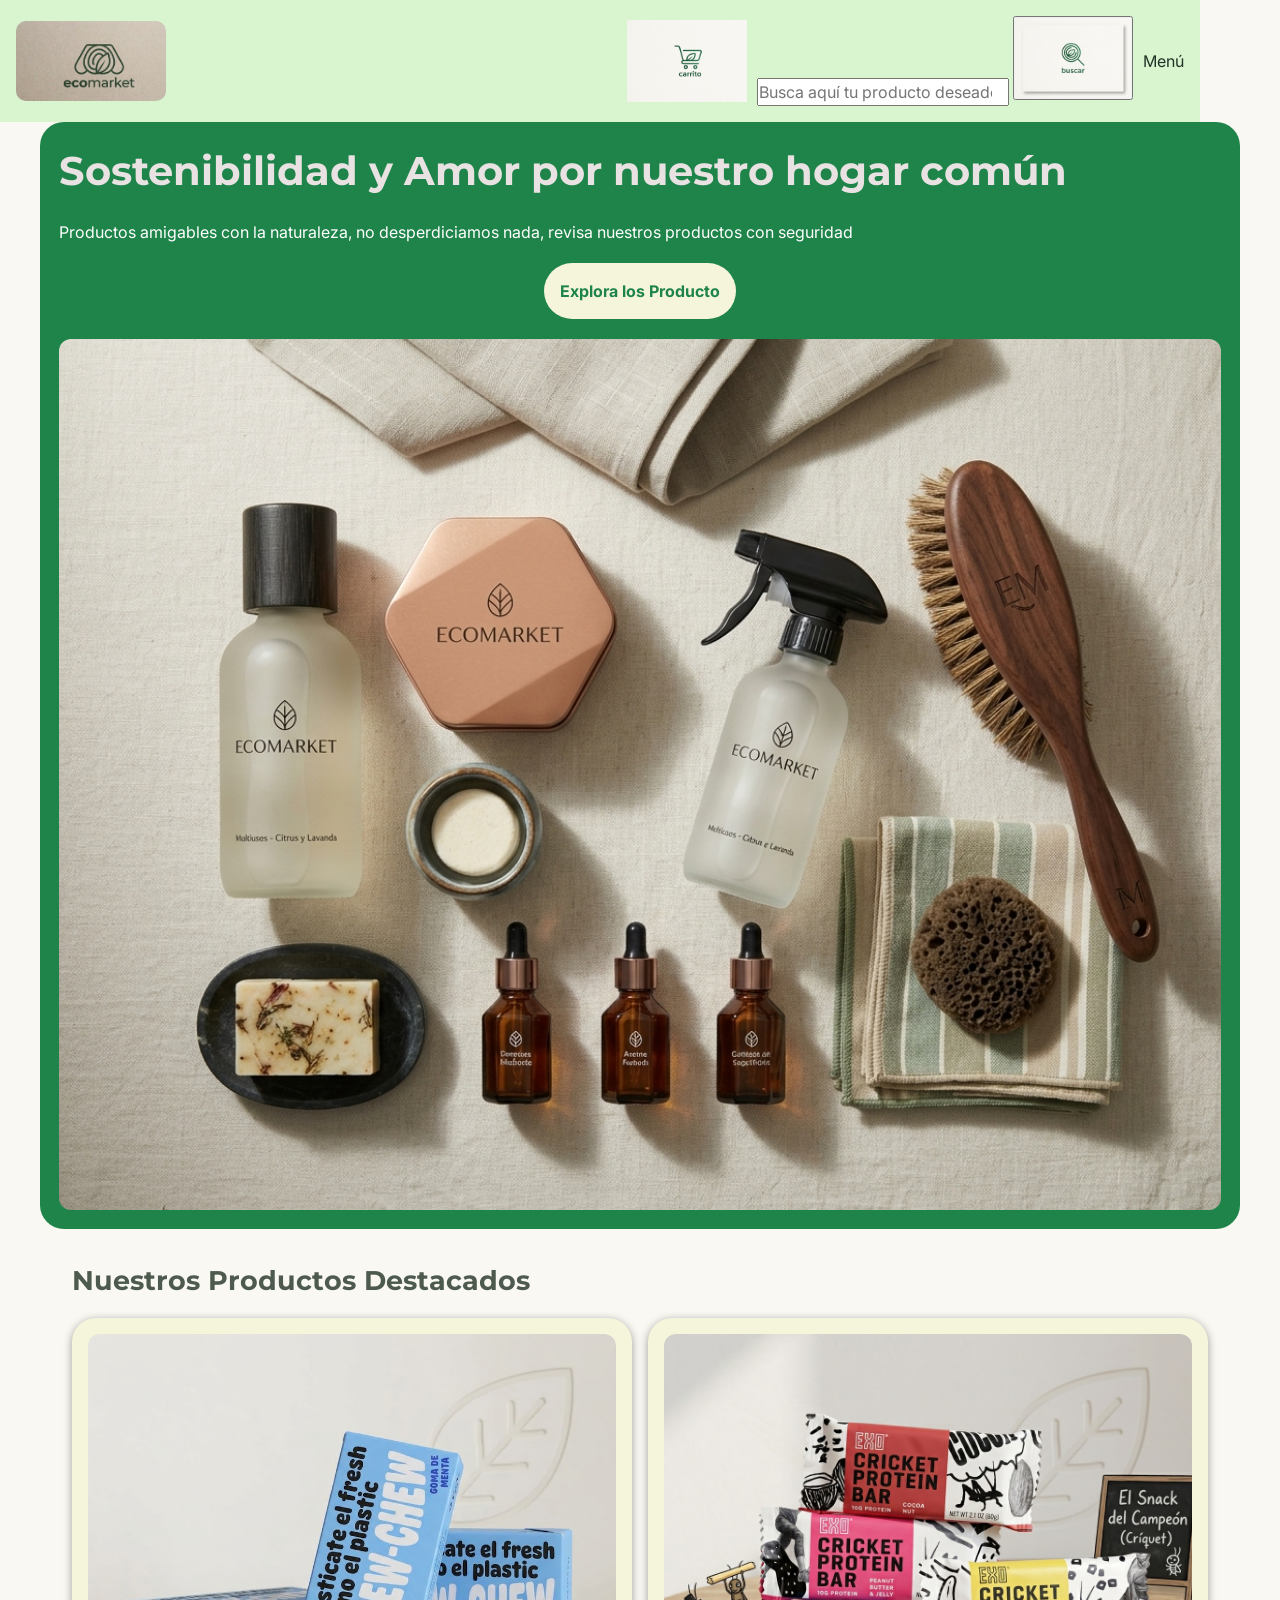
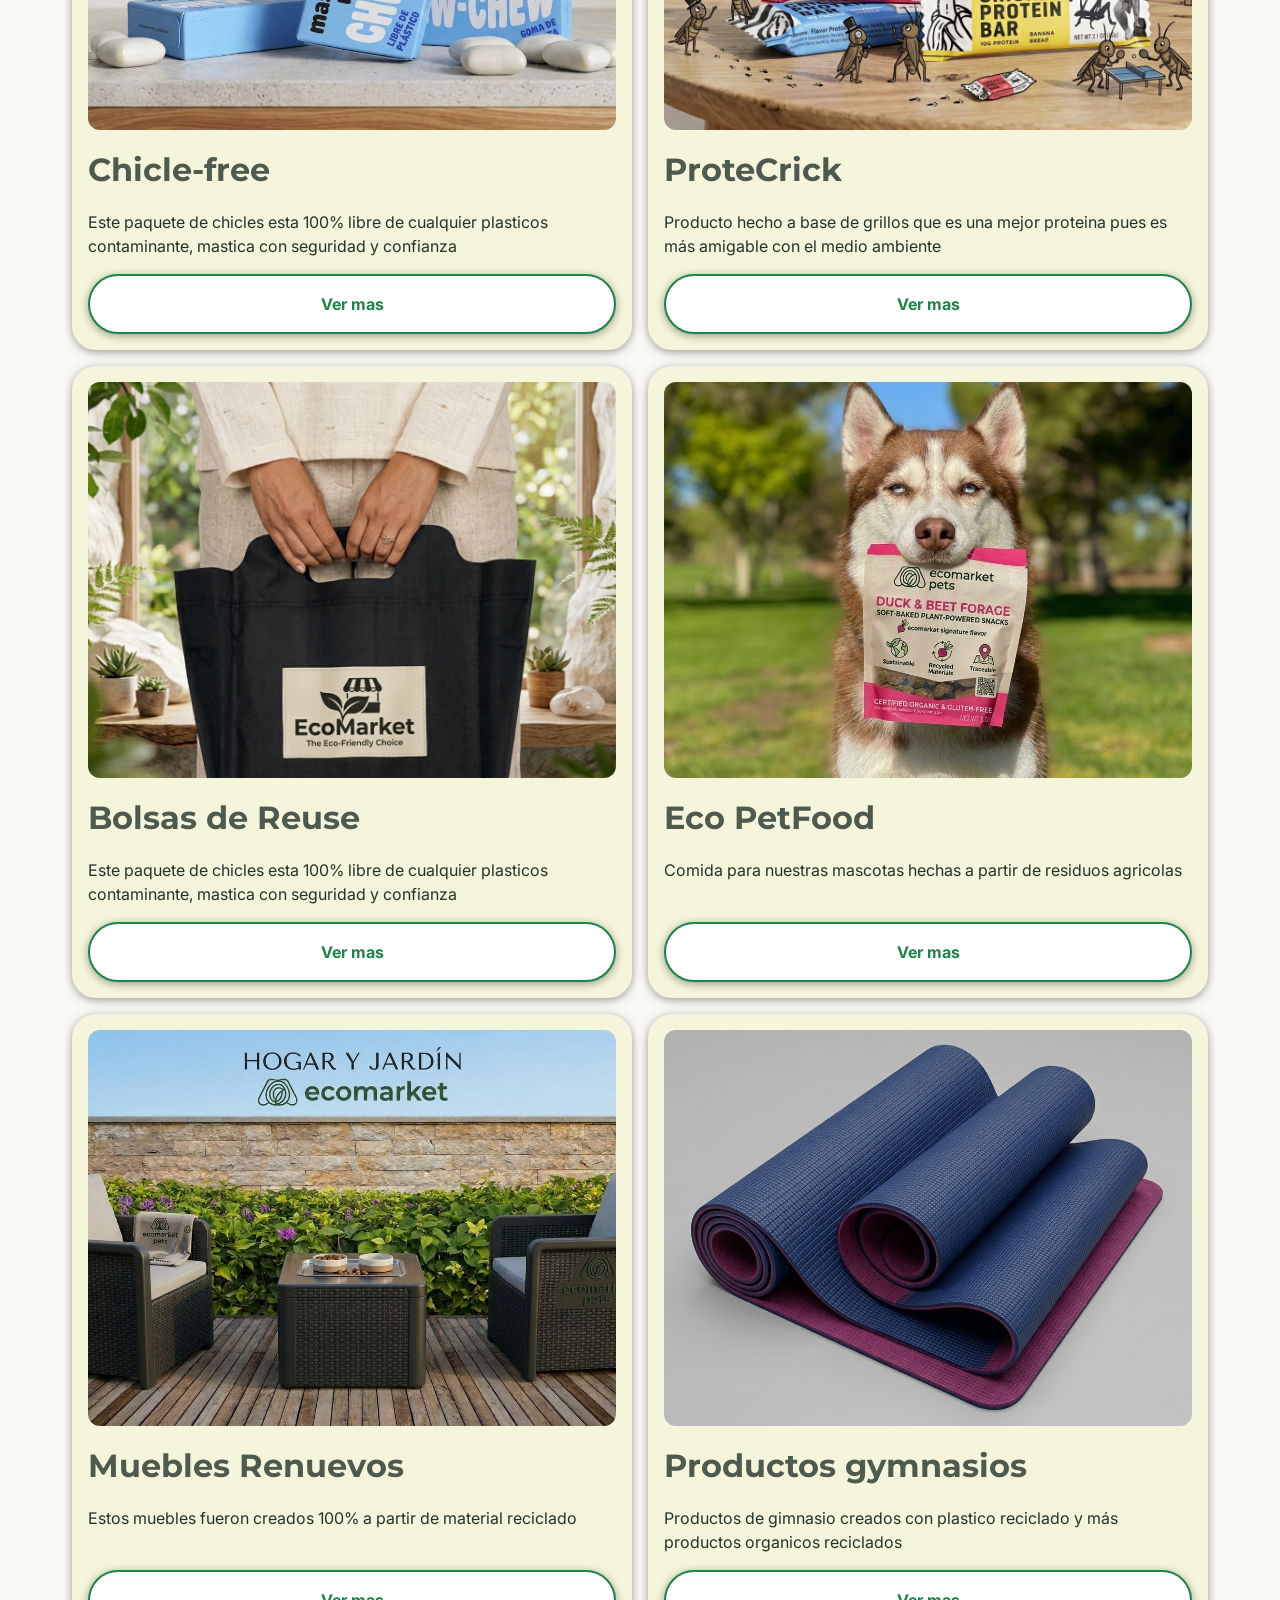
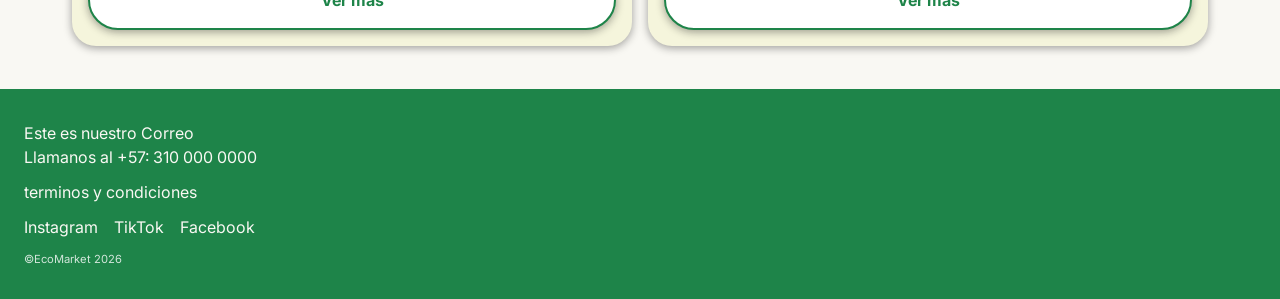
==== commit 2e049813: "feat: :lipstick: tarjetas Se agregaron los detalles de las tarjetas de productos destacados con su b" ====
--- a/index.html
+++ b/index.html
@@ -79,7 +79,7 @@
                         <a class="producto__boton" href="views/productos.html" aria-label="Ver mas sobre muebles Renuevos"> Ver mas </a>
                     </article>
                     <article class="producto">
-                        <img class="producto__imagen" alt="imagen de producto destacado" src="img/productos/bolsa.jpeg">
+                        <img class="producto__imagen" alt="imagen de producto destacado" src="img/productos/yoga.jfif">
                         <h2 class="producto__titulo"> Productos gymnasios  </h2>
                         <p class="producto__descripcion"> Productos de gimnasio creados con plastico reciclado y más productos organicos reciclados </p>
                         <a class="producto__boton" href="views/productos.html" aria-label="Ver mas sobre productos de gimansio"> Ver mas </a>
--- a/css/main.css
+++ b/css/main.css
@@ -12,7 +12,7 @@
     --boton-oscuro:#1e8449;
     --color-verde-mid:#27ae60;
     --fondo-encabezado:#d8f5cf;
-    --sombras-tarjetas: 0 2px 8px rgba(21, 19, 19, 0.2);
+    --sombras-tarjetas: 0 2px 8px rgba(21, 19, 19, 0.4);
 
     /* fuentes */
     --fuente-titulos: "Montserrat",sans-serif;
--- a/css/layout.css
+++ b/css/layout.css
@@ -64,7 +64,7 @@
 .encabezado__carrito-logo, img{
     width: 120px;
 }
-
+/* Pie de pagina */
 .pie{
     display: grid;
     gap: 0.7rem;
@@ -80,7 +80,7 @@
     color: var(--color-resalto-verde);
 }
 .pie address{
-    font-size: normal;
+    font-style: normal;
 }
 .pie__derechos{
     font-size: 0.7rem;
@@ -90,4 +90,22 @@
     display: flex;
     flex-wrap: wrap;
     gap: 0.5rem 1rem;
+}
+
+.principal{
+    width: 100%;
+    margin: 0 auto;
+    max-width: 1200px;
+}
+
+.destacados{
+    padding: 2rem;
+}
+.destacados__titulo{
+    margin-bottom: 1rem;
+}
+.destacados__lista {
+    display: grid;
+    grid-template-columns: repeat(2, 1fr);
+    gap: 1rem;
 }
--- a/css/components.css
+++ b/css/components.css
@@ -0,0 +1,63 @@
+/* Banner principal */
+.tarjeta-grid{
+    display: grid;
+    gap: 1.2rem;
+    padding: 1.2rem;
+    background-color: var(--boton-oscuro);
+    border-radius: 24px;
+}
+.tarjeta-grid__titulo{
+    color:rgb(233, 226, 226);
+}
+.tarjeta-grid__imagen{
+    width: 100%;
+    object-fit: cover;
+    aspect-ratio: 4/3;
+    border-radius: 12px;
+}
+.tarjeta-grid__texto{
+    color: #fff;
+}
+.tarjeta-grid__boton {
+    display: flex;
+    justify-self: center;
+    padding: 1rem;
+    background-color: #f5f5dc;
+    color: var(--boton-oscuro);
+    border-radius: 36px;
+    font-weight:bold;
+}
+/* tarjetas de productos destacados */
+.producto{
+  display: flex;
+    flex-direction: column;
+    gap: 1rem;
+    padding: 1rem;
+    background-color: #f5f5dc;
+    border-radius: 24px;
+    box-shadow: var(--sombras-tarjetas);
+    
+}
+.producto__imagen {
+    width: 100%;
+    aspect-ratio: 4/3;
+    object-fit:cover;
+    border-radius: 12px;
+    align-self: center;
+}
+.producto__titulo {
+    font-size: 2rem;
+}
+.producto__boton {
+    display: flex;
+    justify-self: center;
+    padding: 1rem;
+    background-color: #fff;
+    color: var(--boton-oscuro);
+    border-radius: 36px;
+    font-weight:bold;
+    margin-top: auto;
+    border: 2px solid var(--boton-oscuro);
+    box-shadow: var(--sombras-tarjetas);
+    justify-content: center;
+}
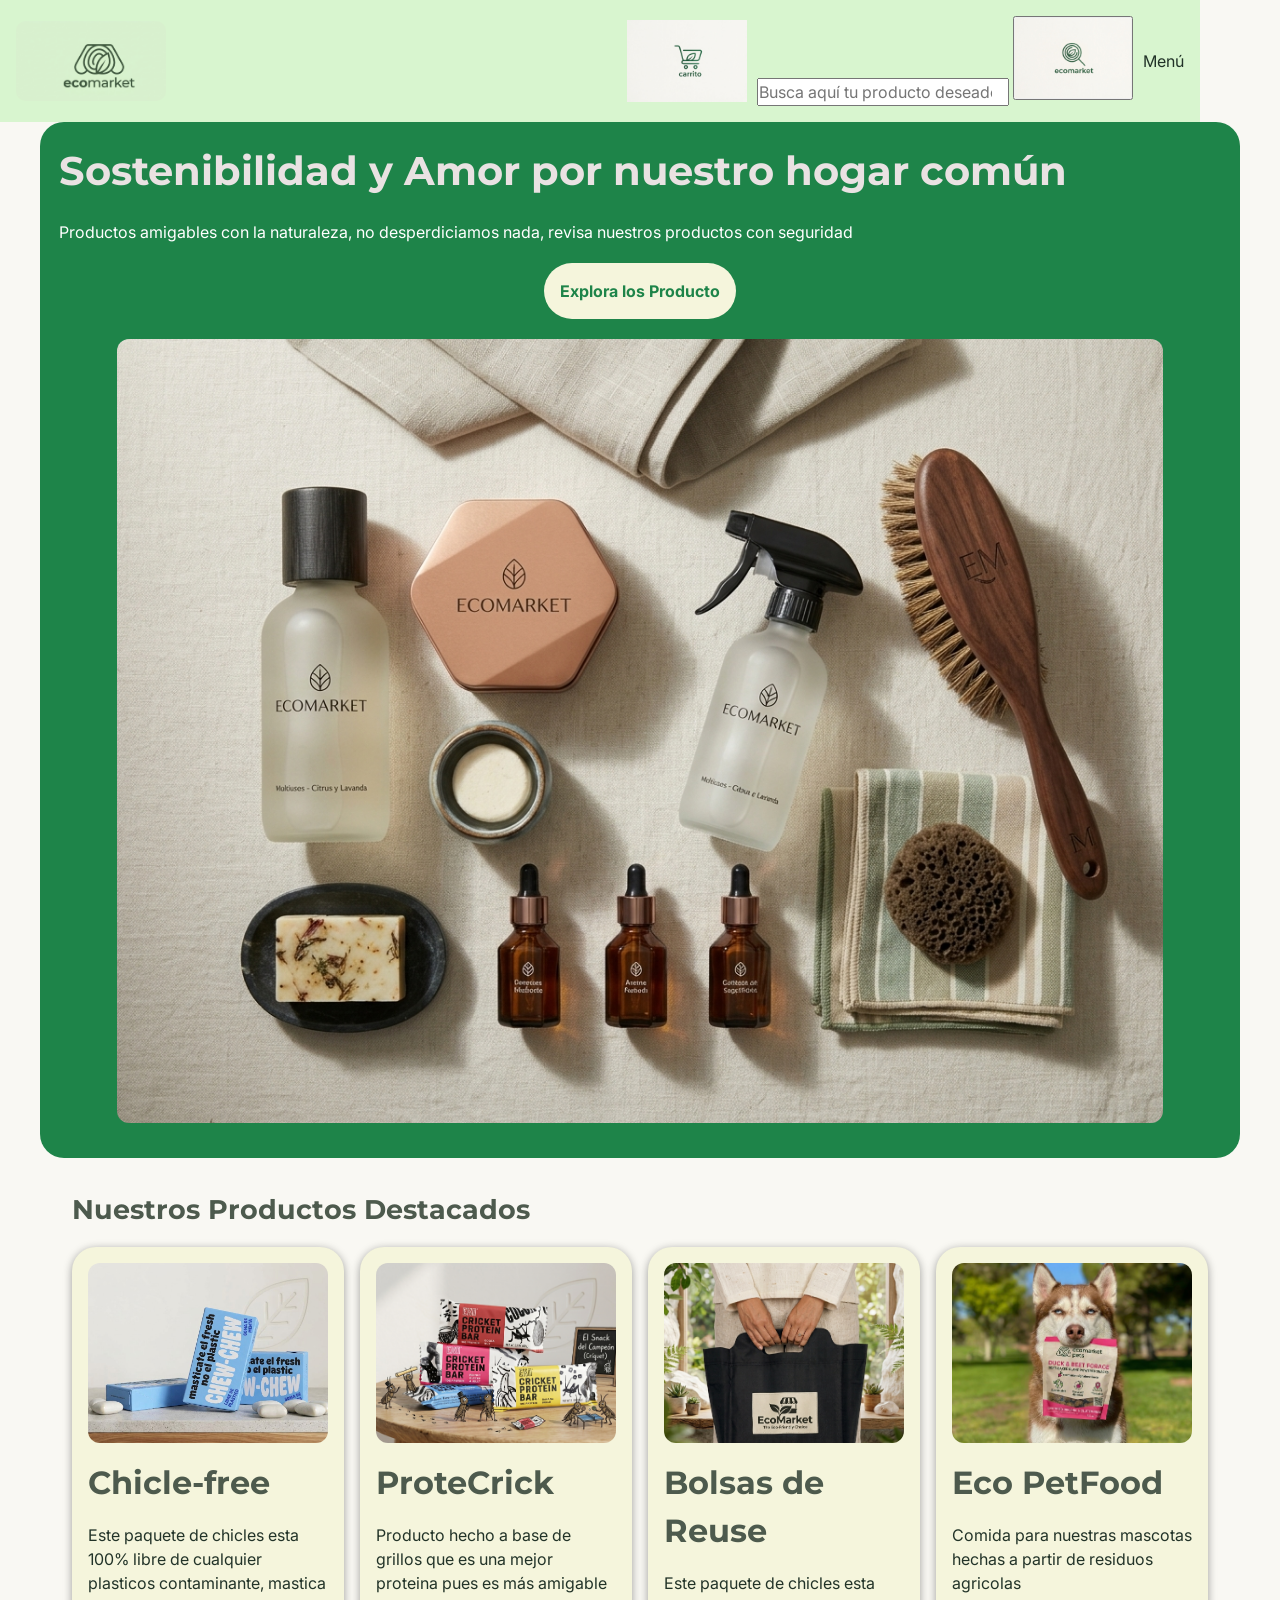
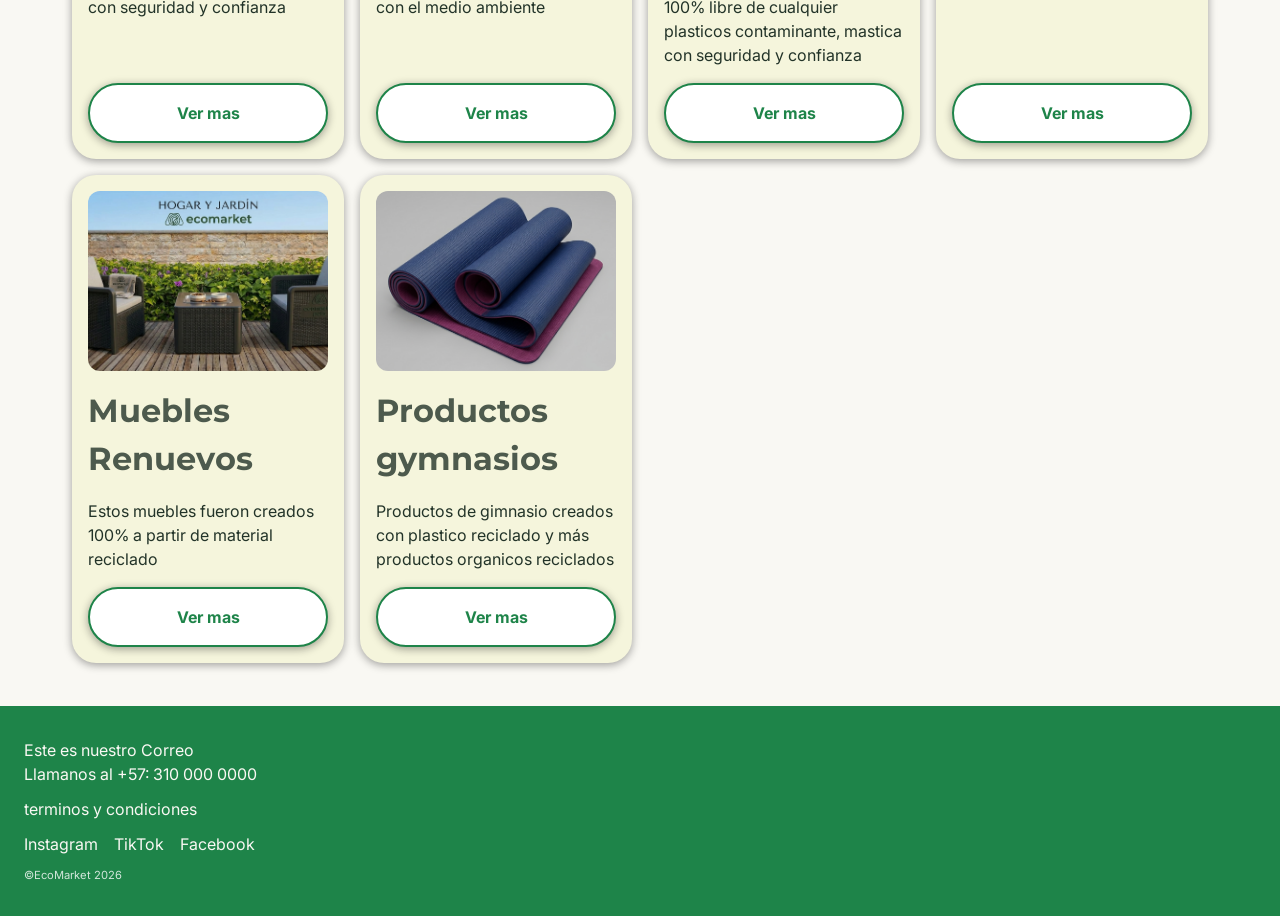
==== commit b9c2caa0: "feat: :lipstick: animations Se agregaron animaciones a la pagina principal de los botones y las tarj" ====
--- a/index.html
+++ b/index.html
@@ -25,12 +25,12 @@
         </nav>
         <div class="encabezado__accesos">
             <a class="encabezado__carrito" href="views/carrito.html">
-                <img class="encabezado__carrito-logo" src="img/logos/carrito_logo.jpeg" alt="Ir al carrito de compras">
+                <img class="encabezado__carrito-logo" src="img/logos/carrito_logo.jfif" alt="Ir al carrito de compras">
             </a>
             <div class="encabezado__buscar" role="search">
                 <input class="buscar__texto" type="search" placeholder="Busca aquí tu producto deseado" aria-label="Buscar productos">
                 <button class="buscar__boton" type="button">
-                    <img src="img/logos/buscar_logo.jpeg" alt="Buscar">
+                    <img src="img/logos/buscar_logo.jfif" alt="Buscar">
                 </button>
             </div>
             <label class="boton__menu" for="abre-cierra">Menú</label>
--- a/css/main.css
+++ b/css/main.css
@@ -11,7 +11,7 @@
     --color-error:#b3261e;
     --boton-oscuro:#1e8449;
     --color-verde-mid:#27ae60;
-    --fondo-encabezado:#d8f5cf;
+    --fondo-encabezado:rgb(216, 245, 207);
     --sombras-tarjetas: 0 2px 8px rgba(21, 19, 19, 0.4);
 
     /* fuentes */
--- a/css/layout.css
+++ b/css/layout.css
@@ -106,6 +106,23 @@
 }
 .destacados__lista {
     display: grid;
-    grid-template-columns: repeat(2, 1fr);
+    grid-template-columns: repeat(1, 1fr);
     gap: 1rem;
+}
+
+
+@media (min-width: 600px) {
+    .destacados__lista {
+        grid-template-columns: repeat(2,1fr);
+    }
+}
+@media (min-width: 800px) {
+    .destacados__lista {
+        grid-template-columns: repeat(3,1fr);
+    }
+}
+@media (min-width: 1024px) {
+    .destacados__lista {
+        grid-template-columns: repeat(4,1fr);
+    }
 }
--- a/css/components.css
+++ b/css/components.css
@@ -10,10 +10,12 @@
     color:rgb(233, 226, 226);
 }
 .tarjeta-grid__imagen{
-    width: 100%;
+    width: 90%;
     object-fit: cover;
     aspect-ratio: 4/3;
     border-radius: 12px;
+    justify-self: center;
+    margin-bottom: 1rem;
 }
 .tarjeta-grid__texto{
     color: #fff;
--- a/css/animations.css
+++ b/css/animations.css
@@ -0,0 +1,12 @@
+.producto, .tarjeta-grid__boton {
+    transition: transform 0.3 ease, box-shadow 0.3s ease;
+}
+
+.producto:hover {
+    transform: translateY(-5px);
+    box-shadow: 0 6px 6px 6px  rgba(131, 114, 52, 0.6);
+}
+.tarjeta-grid__boton:hover {
+    transform: translateY(-5px);
+    box-shadow: 0 4px 4px 4px  rgba(23, 22, 21, 0.7);
+}
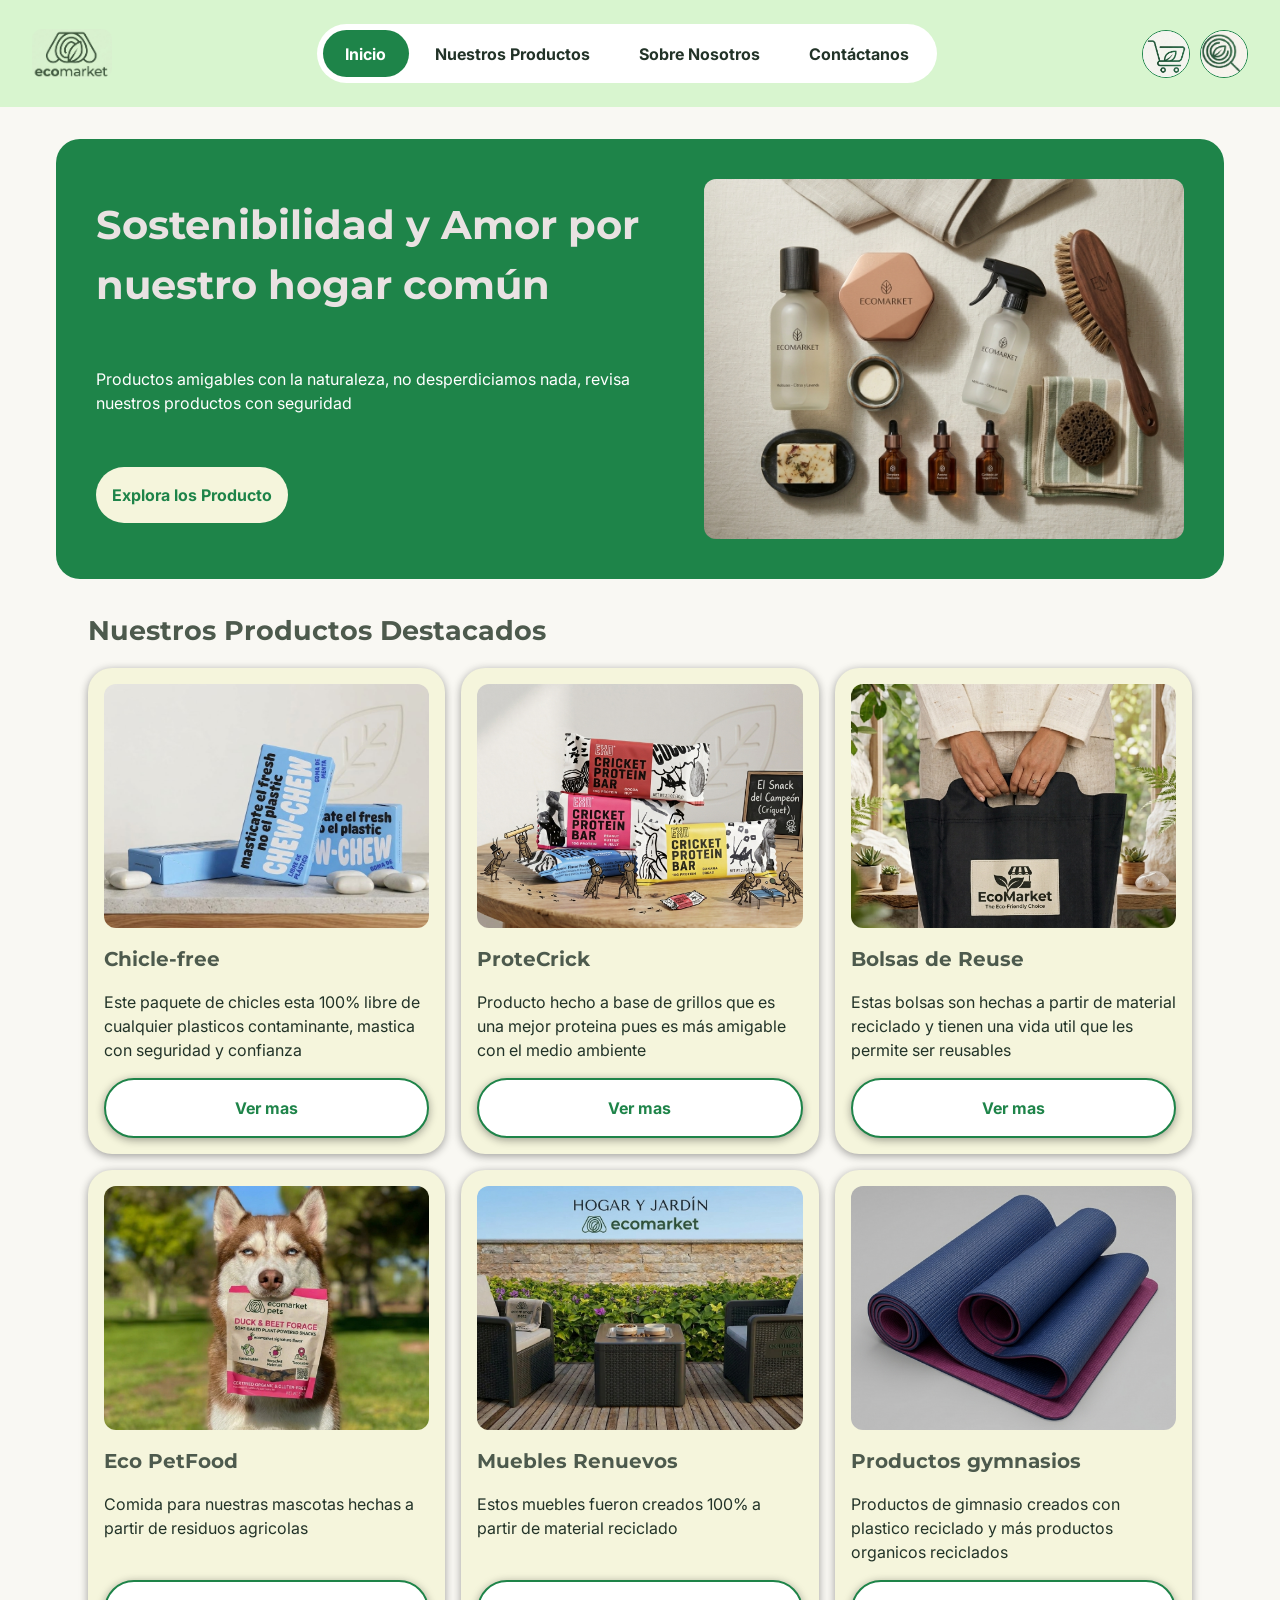
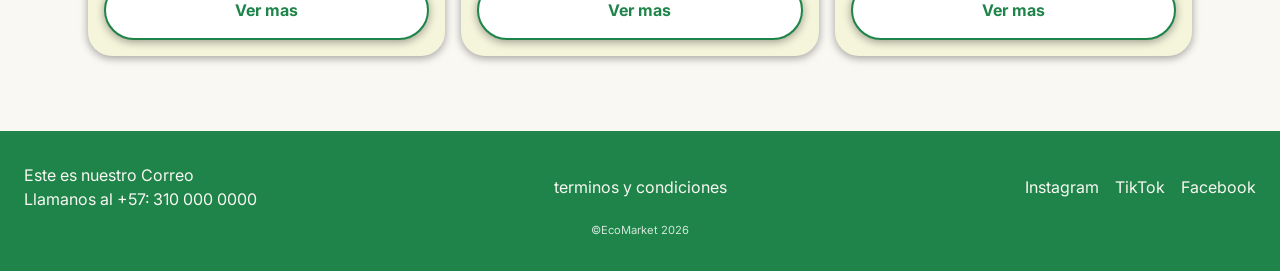
==== commit 249c7523: "correcion de error pequeño en productos destacados" ====
--- a/index.html
+++ b/index.html
@@ -63,7 +63,7 @@
                     <article class="producto">
                         <img class="producto__imagen" alt="imagen de producto destacado" src="img/productos/bolsa.jpeg">
                         <h2 class="producto__titulo"> Bolsas de Reuse  </h2>
-                        <p class="producto__descripcion"> Este paquete de chicles esta 100% libre de cualquier plasticos contaminante, mastica con seguridad y confianza </p>
+                        <p class="producto__descripcion"> Estas bolsas son hechas a partir de material reciclado y tienen una vida util que les permite ser reusables </p>
                         <a class="producto__boton" href="views/productos.html" aria-label="Ver mas sobre Bolsas Reuse"> Ver mas </a>
                     </article>
                     <article class="producto">
--- a/css/layout.css
+++ b/css/layout.css
@@ -9,7 +9,7 @@
     background-color: var(--fondo-encabezado);
     gap: 0.7rem;
     width: 100%;
-    max-width: 1200px;
+    max-width: 100%;
 }
 .encabezado__enlace-logo{
     display: block;
@@ -20,7 +20,7 @@
     pointer-events: none ;
 }
 .encabezado__logo{
-    width: 150px;
+    width: 5rem;
     height: auto;
     border-radius: 10px;
 }
@@ -51,6 +51,7 @@
     font-weight: bold;
     border-radius: 15px;
     background-color: #92e2b3;
+    white-space: nowrap;
 }
 .boton__menu:hover{
     color: #D4A373;
@@ -59,11 +60,7 @@
     background-color: var(--boton-oscuro);
     color: #fff;
 }
-/* Boton de busqueda y carrito */
-.buscar__boton, 
-.encabezado__carrito-logo, img{
-    width: 120px;
-}
+
 /* Pie de pagina */
 .pie{
     display: grid;
@@ -92,12 +89,20 @@
     gap: 0.5rem 1rem;
 }
 
+main.principal,
+main.catalogo{
+    width: 100%;
+    max-width: 1200px;
+    margin-inline: auto;
+    padding-inline: 1rem;
+    padding-block: 2rem;
+}
+
 .principal{
-    width: 100%;
-    margin: 0 auto;
+    padding: 1rem auto;
     max-width: 1200px;
 }
-
+/* productos destacados */
 .destacados{
     padding: 2rem;
 }
@@ -106,23 +111,260 @@
 }
 .destacados__lista {
     display: grid;
-    grid-template-columns: repeat(1, 1fr);
+    grid-template-columns: repeat(1, minmax(0, 1fr));
     gap: 1rem;
 }
-
-
-@media (min-width: 600px) {
-    .destacados__lista {
-        grid-template-columns: repeat(2,1fr);
-    }
-}
-@media (min-width: 800px) {
-    .destacados__lista {
-        grid-template-columns: repeat(3,1fr);
-    }
-}
-@media (min-width: 1024px) {
-    .destacados__lista {
-        grid-template-columns: repeat(4,1fr);
+/* productos */
+
+.catalogo{
+    width: 98%;
+    max-width: 1200px;
+    margin: 1rem 1rem;
+    padding: 1rem;
+}
+.catalogo__contenido {
+    display: flex;
+    flex-direction: column;
+    gap: 20px;
+}
+
+.catalogo__lista {
+    display: grid;
+    grid-template-columns: repeat(1,minmax(0,1fr));
+    gap: 30px;
+}
+
+.paginacion__lista {
+    display: flex;
+    justify-content: center;
+    flex-wrap: wrap;
+    gap: 20px;
+}
+
+/* Sobre nosotros */
+.historia{
+    display: flex;
+    flex-direction: column ;
+    gap: 1.5rem;
+}
+.historia__imagen{
+    width: 100%;
+    aspect-ratio: 3/2;
+    object-fit: cover;
+}
+.historia__texto{
+    margin-top: 0.7rem;
+}
+/* ESpaciados entre secciones */
+.principios, .reseñas{
+    margin-top: 2rem;
+}
+.principios__titulo, .reseñas__titulo{
+    font-weight: bold;
+    margin-bottom: 2rem;
+}
+.principios__lista{
+    display: grid;
+    grid-template-columns: repeat(2, 1fr);
+    gap: 1rem;
+}
+/* Carrusel de reseñas */
+
+.reseñas__carrusel{
+    overflow: hidden;
+    padding: 1.5rem;
+
+}
+.reseñas__lista{
+    display: flex;
+    width: max-content;
+}
+.reseña{
+    flex: clamp(16rem, 75vw, 22rem) ;
+    margin-right: 1.5rem;
+}
+.reseñas__puntos{
+    display: flex;
+    justify-content: center;
+    gap: 15px;
+    margin-top: 1.5rem;
+}
+
+.contacto{
+    display: grid;
+    gap: 1.5rem;
+}
+.mapa{
+    margin-top: 2rem;
+}
+.mapa__titulo{
+    margin-bottom: 1rem;
+}
+.mapa__iframe{
+    display: block;
+    width: 100%;
+    aspect-ratio: 16 / 9;
+    border: 0;
+}
+/* Carrito */
+
+.carrito__titulo{
+    margin-bottom: 1.5rem;
+}
+.carrito__contenido{
+    display: grid;
+    gap: 1.5rem;
+}
+.carrito__lista{
+    display: grid;
+    gap: 1rem;
+}
+.articulo{
+    display: grid;
+    grid-template-columns: 5rem minmax(0, 1fr);
+    align-items: center;
+    gap: 0.75rem 1rem;
+}
+.articulo__imagen{
+    width: 5rem;
+    height: 5rem;
+    object-fit: cover;
+}
+.articulo__acciones{
+    grid-column: 1 / -1;
+    display: flex;
+    flex-wrap: wrap;
+    align-items: center;
+    justify-content: space-between;
+    gap: 0.75rem 1rem;
+}
+.articulo__campo{
+    display: flex;
+    align-items: center;
+    gap: 0.5rem;
+}
+/* Tablet */
+@media (min-width: 600px){
+    .catalogo__lista,
+    .destacados__lista{
+        grid-template-columns: repeat(2, minmax(0, 1fr));
+    }
+}
+
+/* Escritorio */
+@media (min-width: 800px){
+ 
+    /* Header*/
+    .encabezado{
+        flex-wrap: nowrap;
+        padding: 1.5rem 2rem;
+    }
+    .menu{
+        order: 0;
+        width: auto;
+        display: block;
+        padding: 0.4rem;
+        background-color: #fff;
+        border-radius: 999px;
+    }
+    .menu__lista{
+        display: flex;
+        gap: 0.25rem;
+    }
+    .menu__enlace{
+        padding: 0.7rem 1.4rem;
+        background-color: transparent;
+        border-radius: 999px;
+    }
+    .menu__enlace--activo{
+        background-color: var(--boton-oscuro);
+    }
+    .destacados__lista{
+        grid-template-columns: repeat(3, minmax(0, 1fr));
+    }
+    /* Catálogo*/
+    .catalogo__contenido{
+        flex-direction: row;
+    }
+    .filtros{
+        flex: 0 0 16rem;
+        position: sticky;
+        top: 1rem;
+        align-self: flex-start;
+    }
+    .catalogo__productos{
+        flex: 1;
+        min-width: 0;
+    }
+ 
+    /* Sobre nosotros */
+    .historia{
+        flex-direction: row;
+        align-items: center;
+        gap: 3rem;
+    }
+    .historia__imagen{
+        flex: 1 1 0;
+        min-width: 0;
+    }
+    .historia__contenido{
+        flex: 1 1 0;
+    }
+    .principios__lista{
+        grid-template-columns: repeat(4, 1fr);
+    }
+ 
+    /* Footer en 3 bloques */
+    .pie{
+        grid-template-columns: 1fr auto 1fr;
+        align-items: center;
+    }
+    .legal{
+        text-align: center;
+    }
+    .redes__lista{
+        justify-content: flex-end;
+    }
+    .pie__derechos{
+        grid-column: 1 / -1;
+        text-align: center;
+    }
+    /* Contacto */
+    .contacto{
+        grid-template-columns: minmax(0, 1fr) minmax(0, 1.8fr);
+        align-items: stretch;
+        gap: 2rem;
+    }
+    .mapa__iframe{
+        aspect-ratio: 3 / 1;
+    }
+    /* Carrito */
+    .carrito__contenido{
+        grid-template-columns: minmax(0, 1fr) 22rem;
+        align-items: start;
+        gap: 2rem;
+    }
+    .articulo{
+        grid-template-columns: 6rem minmax(0, 1fr) auto;
+    }
+    .articulo__imagen{
+        width: 6rem;
+        height: 6rem;
+    }
+    .articulo__acciones{
+        grid-column: auto;
+        justify-content: flex-end;
+        gap: 1.5rem;
+    }
+    .resumen{
+        position: sticky;
+        top: 1rem;
+    }
+}
+ 
+/* Pantalla grande*/
+@media (min-width: 1100px){
+    .catalogo__lista{
+        grid-template-columns: repeat(4, minmax(0, 1fr));
     }
 }
--- a/css/components.css
+++ b/css/components.css
@@ -31,14 +31,14 @@
 }
 /* tarjetas de productos destacados */
 .producto{
-  display: flex;
+    display: flex;
     flex-direction: column;
     gap: 1rem;
     padding: 1rem;
     background-color: #f5f5dc;
     border-radius: 24px;
     box-shadow: var(--sombras-tarjetas);
-    
+    min-width: 0;
 }
 .producto__imagen {
     width: 100%;
@@ -48,7 +48,10 @@
     align-self: center;
 }
 .producto__titulo {
-    font-size: 2rem;
+    font-size: clamp(1rem, 0.9rem + 0.5vw, 1.25rem);
+    min-width: 0;
+    overflow-wrap: anywhere;
+    hyphens: auto;
 }
 .producto__boton {
     display: flex;
@@ -63,3 +66,466 @@
     box-shadow: var(--sombras-tarjetas);
     justify-content: center;
 }
+/* Encabezado ajustes */
+.buscar__texto{
+    display: none;
+}
+.buscar__boton,
+.encabezado__carrito{
+    display: grid;
+    place-items: center;
+    width:3rem ;
+    height: 3rem;
+    overflow: hidden;
+    border-radius: 50%;
+    background-color: white;
+    border: 1.5px solid var(--boton-oscuro);
+    padding: none;
+    cursor: pointer;
+}
+.buscar__boton img,
+.encabezado__carrito img{
+    width: 100%;
+    height: 100%;
+    object-fit: cover;
+    transform: scale(1);
+}
+.boton__menu{
+    display: grid;
+    place-items: center;
+    width: 3rem;
+    height: 3rem;
+    background-color: var(--boton-oscuro);
+    color: white;
+    border-radius: 50%;
+    cursor: pointer;
+}
+
+/* aspectos de productos */
+.catalogo__busqueda {
+    display: flex;
+    align-items: center;
+    padding: 1rem;
+    background-color: white;
+    border-radius: 24px ;
+    box-shadow: var(--sombras-tarjetas);
+}
+.buscador__texto {
+    flex: 1;
+    border: 2px solid rgb(133, 115, 86);
+    background: var(--color-fondo);
+}
+.buscador__boton {
+    width: 3rem;
+    height: auto;
+    border: 2px solid rgb(133, 115, 86);
+    background-color: white;
+    cursor: pointer;
+    border-radius: 50%;
+    overflow: hidden;
+
+}
+.buscador__boton img{
+    width: 3rem;
+    height: auto;
+    object-fit: cover;
+}
+/* estilizacino del panel los filtros */
+
+.filtros__grupo {
+    padding: 1rem;
+    background-color: white;
+    border: 1px solid black;
+    border-radius: 24px;
+    box-shadow: var(--sombras-tarjetas);
+}
+.filtros__titulo {
+    font-weight: bold;
+    padding: 0.7rem;
+}
+.filtros__opcion {
+    display: flex;
+    align-items: center;
+    gap: 10px;
+}
+.filtros__rango {
+    width: 100%;
+    accent-color: var(--color-verde-mid);
+}
+.filtros__valores {
+    display: flex;
+    justify-content:space-between;
+}
+/* mas detalles para tarjetas */
+
+.producto__precio {
+    font-weight: bold;
+    color: var(--color-subtitulos);
+}
+.producto__stock {
+    padding: 2px;
+    border-radius: 24px;
+    font-size: 0.8rem;
+    align-self:center;
+}
+.producto__stock--disponible {
+    background-color: white;
+    color: var(--color-titulos);
+}
+.producto__stock--agotado {
+    background-color: gray;
+    color: white;
+}
+/* seleccion de producto favoritos */
+
+.producto { position: relative; }
+
+.producto__favorito-input {
+    position: absolute;
+    opacity: 0;
+}
+.producto__favorito {
+    position: absolute;
+    top: 1.5rem;
+    right: 1.5rem;
+    display: grid;
+    place-items: center;
+    width: 2.5rem;
+    height: 2.5rem;
+    border-radius: 50%;
+    background-color:white;
+    color: black;
+    cursor: pointer;
+    font-size: 1.3rem;
+}
+.producto__favorito-input:checked + .producto__favorito {
+    color: red;
+}
+.producto__favorito-input:focus-visible + .producto__favorito {
+    outline: 3px solid var(--boton-oscuro);
+}
+/* Paginación */
+.paginacion__enlace {
+    display: flex;
+    min-width: 2rem;
+    margin: 1rem;
+    padding: 1rem;
+    border-radius: 42px;
+    background-color: var(--color-resalto-verde);
+    color: white;
+}
+.paginacion__enlace--activo {
+    background-color: rgb(196, 146, 90);
+    color: white;
+}
+/* Sobre nosotrs */
+.historia__imagen{
+    background-color: var(--boton-oscuro);
+    border-radius: 24px;
+}
+.principio{
+    display: grid;
+    justify-items: center;
+    align-content:start;  
+    margin: 15px;
+    gap: 1.5rem;
+    padding: 15px 10px;                 
+    text-align: center;
+    background-color: var(--color-resalto-verde);         
+    border-radius: 24px;           
+    box-shadow: var(--sombras-tarjetas);              
+}
+.principio__icono{
+    display: grid;
+    place-items: center;
+    width: 4rem;
+    height: 4rem;
+    border-radius: 50%;
+    background-color: #fdcc9d;
+    box-shadow: var(--sombras-tarjetas);
+}
+.principio__nombre{
+    color: var(--color-titulos);
+    font-size: 1.5rem;
+}
+.principio__descripcion{
+    color: var(--color-subtitulos);
+    font-size: 0.9rem;
+}
+/* Reseñas */
+
+.reseña{
+    display: flex;
+    flex-direction: column;
+    margin: 0 1.5rem 0 0;
+    padding: 1rem;
+    border-radius: 24px;
+    background-color: #f5f5dc;
+    border: 2px solid rgb(120, 30, 30);
+    box-shadow: var(--sombras-tarjetas);
+    width: clamp(16rem, 75vw, 22rem);;
+}
+.reseña__imagen{
+    width: 100%;
+    height: auto;
+    object-fit: cover;
+    aspect-ratio: 4/3;
+    background-color: var(--boton-oscuro);
+    border-radius: 12px;
+}
+.reseña__estrellas{
+    margin-top: auto;
+    color: var(--boton-oscuro);    
+    letter-spacing: 10px;
+}
+.reseñas__punto{
+    flex: 0 0 auto;
+    width: 0.6rem;
+    height: 0.6rem;
+    border: 0;
+    border-radius: 50%;
+    background-color: #a9cdb6;
+}
+.reseñas__puntos{
+    background: none;
+    border: 0;
+    box-shadow: none;
+}
+/* Conctacto */
+
+/*tarjeta */
+.contacto__info{
+    display: flex;
+    flex-direction: column;
+    gap: 1rem;
+    padding: 1.5rem;
+    background-color: var(--boton-oscuro);
+    border-radius: 24px;
+}
+
+.contacto__titulo,
+.contacto__texto{
+    color: #fff; 
+}
+.contacto__datos{
+    display: grid;
+    gap: 0.5rem;
+    font-style: normal;
+}
+.contacto__datos a{
+    color: #fff;
+    font-size: 1.1rem;
+}
+.contacto__datos a:hover{
+    text-decoration: underline;
+}
+.contacto__redes{
+    display: flex;
+    gap: 0.75rem;
+    margin-top: auto; 
+    padding-top: 1rem;
+}
+.contacto__red{
+    display: grid;
+    place-items: center;
+    width: 3rem;
+    height: 3rem;
+    border-radius: 50%;
+    background-color: #fff;
+    color: var(--boton-oscuro);
+    font-size: 0.85rem;
+    font-weight: bold;
+    overflow: hidden;
+}
+/* Detalles del formulario */
+
+.formulario{
+    display: grid;
+    align-content: start;
+    gap: 1rem;
+    padding: 1.5rem;
+    background-color: #fff;
+    border-radius: 24px;
+    box-shadow: var(--sombras-tarjetas);
+}
+.campo{
+    display: grid;
+    gap: 0.35rem;
+}
+.campo__error{
+    display: none;
+    color: var(--color-error);
+    font-size: 0.85rem;
+}
+.campo__etiqueta{
+    font-weight: 500;
+}
+.campo__entrada{
+    width: 100%;
+    padding: 0.8rem 1rem;
+    border: 2px solid #c9d1c9;
+    border-radius: 15px;
+    background-color: #fff;
+    color: var(--color-titulos);
+}
+textarea.campo__entrada{
+    min-height: 9rem;
+    resize: vertical;
+}
+.formulario__boton{
+    padding: 1rem;
+    border: 0;
+    border-radius: 999px;
+    background-color: var(--boton-oscuro);
+    color: #fff;
+    font-weight: bold;
+    cursor: pointer;
+}
+/* Colores de validaciones */
+.campo__entrada:valid{
+    border-color: var(--boton-oscuro);
+}
+.campo__entrada:invalid{
+    border-color: var(--color-error);
+}
+.campo__entrada:focus-visible{
+    outline: 3px solid var(--color-resalto-verde);
+    outline-offset: 2px;
+}
+/* Mapa */
+
+.mapa__iframe{
+    border-radius: 36px;
+    background-color: #cfe8d6;
+    border: 4px solid black;
+}
+.mapa__leyenda{
+    margin-top: 0.5rem;
+    color: var(--color-subtitulos);
+    font-size: 0.85rem;
+    font-weight: bold;
+}
+/* Carrito */
+/* resalta el icono del carrito cuando se esta en esa pagina */
+.encabezado__carrito[aria-current="page"]{
+    box-shadow: 0 0 0 3px var(--color-resalto-verde);
+}
+/* articulos */
+
+.articulo{
+    padding: 1rem;
+    background-color: #fff;
+    border-radius: 24px;
+    box-shadow: var(--sombras-tarjetas);
+}
+.articulo__imagen{
+    border-radius: 12px;
+    background-color: #cfe8d6;
+}
+.articulo__nombre{
+    color: var(--color-titulos);
+    font-size: 1.05rem;
+}
+.articulo__precio{
+    color: var(--color-subtitulos);
+    font-size: 0.9rem;
+}
+.articulo__etiqueta{
+    color: var(--color-subtitulos);
+    font-size: 0.9rem;
+}
+.articulo__cantidad{
+    width: 4.5rem;
+    padding: 0.5rem 0.6rem;
+    border: 2px solid #c9d1c9;
+    border-radius: 12px;
+    text-align: center;
+    background-color: #fff;
+    color: var(--color-titulos);
+}
+.articulo__cantidad:invalid{
+    border-color: var(--color-error);
+}
+.articulo__cantidad:focus-visible{
+    outline: 3px solid var(--color-resalto-verde);
+    outline-offset: 2px;
+}
+.articulo__subtotal{
+    color: var(--boton-oscuro);
+    font-weight: bold;
+}
+.articulo__eliminar{
+    color: var(--color-error);
+    font-size: 0.9rem;
+    text-decoration: underline;
+}
+/* Resumen */
+
+.resumen{
+    padding: 1.5rem;
+    background-color: #fff;
+    border-radius: 24px;
+    box-shadow: var(--sombras-tarjetas);
+}
+.resumen__titulo{
+    margin-bottom: 1rem;
+    color: var(--color-titulos);
+}
+.resumen__lista{
+    display: grid;
+    gap: 0.5rem;
+}
+.resumen__fila{
+    display: flex;
+    justify-content: space-between;
+    gap: 1rem;
+}
+.resumen__fila--total{
+    margin-top: 0.5rem;
+    padding-top: 0.75rem;
+    border-top: 2px solid #e3e8e3;
+    font-size: 1.15rem;
+    font-weight: bold;
+}
+.resumen__boton{
+    display: block;
+    margin-top: 1.25rem;
+    padding: 1rem;
+    border-radius: 999px;
+    background-color: var(--boton-oscuro);
+    color: #fff;
+    font-weight: bold;
+    text-align: center;
+}
+.resumen__seguir{
+    display: block;
+    margin-top: 0.75rem;
+    font-weight: bold;
+    text-align: center;
+}
+
+@media (min-width: 800px){
+    .tarjeta-grid{
+        grid-template-columns: 1.2fr 1fr;
+        align-items: center;
+        column-gap: 2rem;
+        padding: 2.5rem;
+    }
+    .tarjeta-grid__titulo,
+    .tarjeta-grid__texto,
+    .tarjeta-grid__boton{
+        grid-column: 1;
+    }
+    .tarjeta-grid__boton{
+        justify-self: start;
+    }
+    .tarjeta-grid__imagen{
+        grid-column: 2;
+        grid-row: 1 / span 3;
+        width: 100%;
+        margin-bottom: 0;
+    }
+    .boton__menu{
+        display: none;
+    }
+}
--- a/css/animations.css
+++ b/css/animations.css
@@ -1,5 +1,5 @@
 .producto, .tarjeta-grid__boton {
-    transition: transform 0.3 ease, box-shadow 0.3s ease;
+    transition: transform 0.3s ease, box-shadow 0.3s ease;
 }
 
 .producto:hover {
@@ -9,4 +9,87 @@
 .tarjeta-grid__boton:hover {
     transform: translateY(-5px);
     box-shadow: 0 4px 4px 4px  rgba(23, 22, 21, 0.7);
-}+}
+.principio,
+.reseña,
+.principio__icono{
+    transition: transform 0.3s ease, box-shadow 0.3s ease;
+}
+.principio:hover,
+.reseña:hover{
+    transform: translateY(-6px);
+    box-shadow: var(--sombras-tarjetas);
+}
+.principio:hover .principio__icono{
+    transform: scale(1.2); 
+}
+.reseñas{
+    --duracion-carrusel: 30s;  
+}
+.reseñas__lista{
+    animation: deslizar var(--duracion-carrusel) linear infinite;
+}
+
+.reseñas__carrusel:hover .reseñas__punto,
+.reseñas__carrusel:focus-within .reseñas__punto{
+    animation-play-state: paused;
+}
+
+.reseñas__puntos{
+    animation: punto-activo var(--duracion-carrusel) linear infinite;
+}
+
+.articulo,
+.resumen__boton,
+.articulo__cantidad{
+    transition: transform 0.3s ease, box-shadow 0.3s ease,
+                background-color 0.3s ease, border-color 0.3s ease;
+}
+ 
+.articulo:hover{
+    transform: translateY(-4px);
+    box-shadow: 0 6px 12px rgba(0, 0, 0, 0.15);
+}
+ 
+.resumen__boton:hover,
+.resumen__boton:focus-visible{
+    transform: translateY(-2px);
+    background-color: var(--color-verde-mid);
+}
+ 
+.articulo__eliminar:hover,
+.resumen__seguir:hover{
+    text-decoration: underline;
+}
+
+.contacto__red,
+.formulario__boton,
+.campo__entrada{
+    transition: transform 0.3s ease, background-color 0.3s ease,
+                border-color 0.3s ease, box-shadow 0.3s ease;
+}
+.contacto__red:hover,
+.contacto__red:focus-visible{
+    transform: scale(1.15);
+}
+.formulario__boton:hover,
+.formulario__boton:focus-visible{
+    transform: translateY(-2px);
+    background-color: var(--color-verde-mid);
+}
+ 
+
+@keyframes deslizar{
+    from{ transform: translateX(0); }
+    to{ transform: translateX(-50%); }
+}
+@keyframes punto-activo{
+    0%, 30%, 90%, 100%{
+        background-color: var(--boton-oscuro);   
+        transform: scale(1.2);
+    }
+     35%, 94%{
+        background-color: var(--color-verde-mid);   
+        transform: scale(1.2);
+    }
+}
